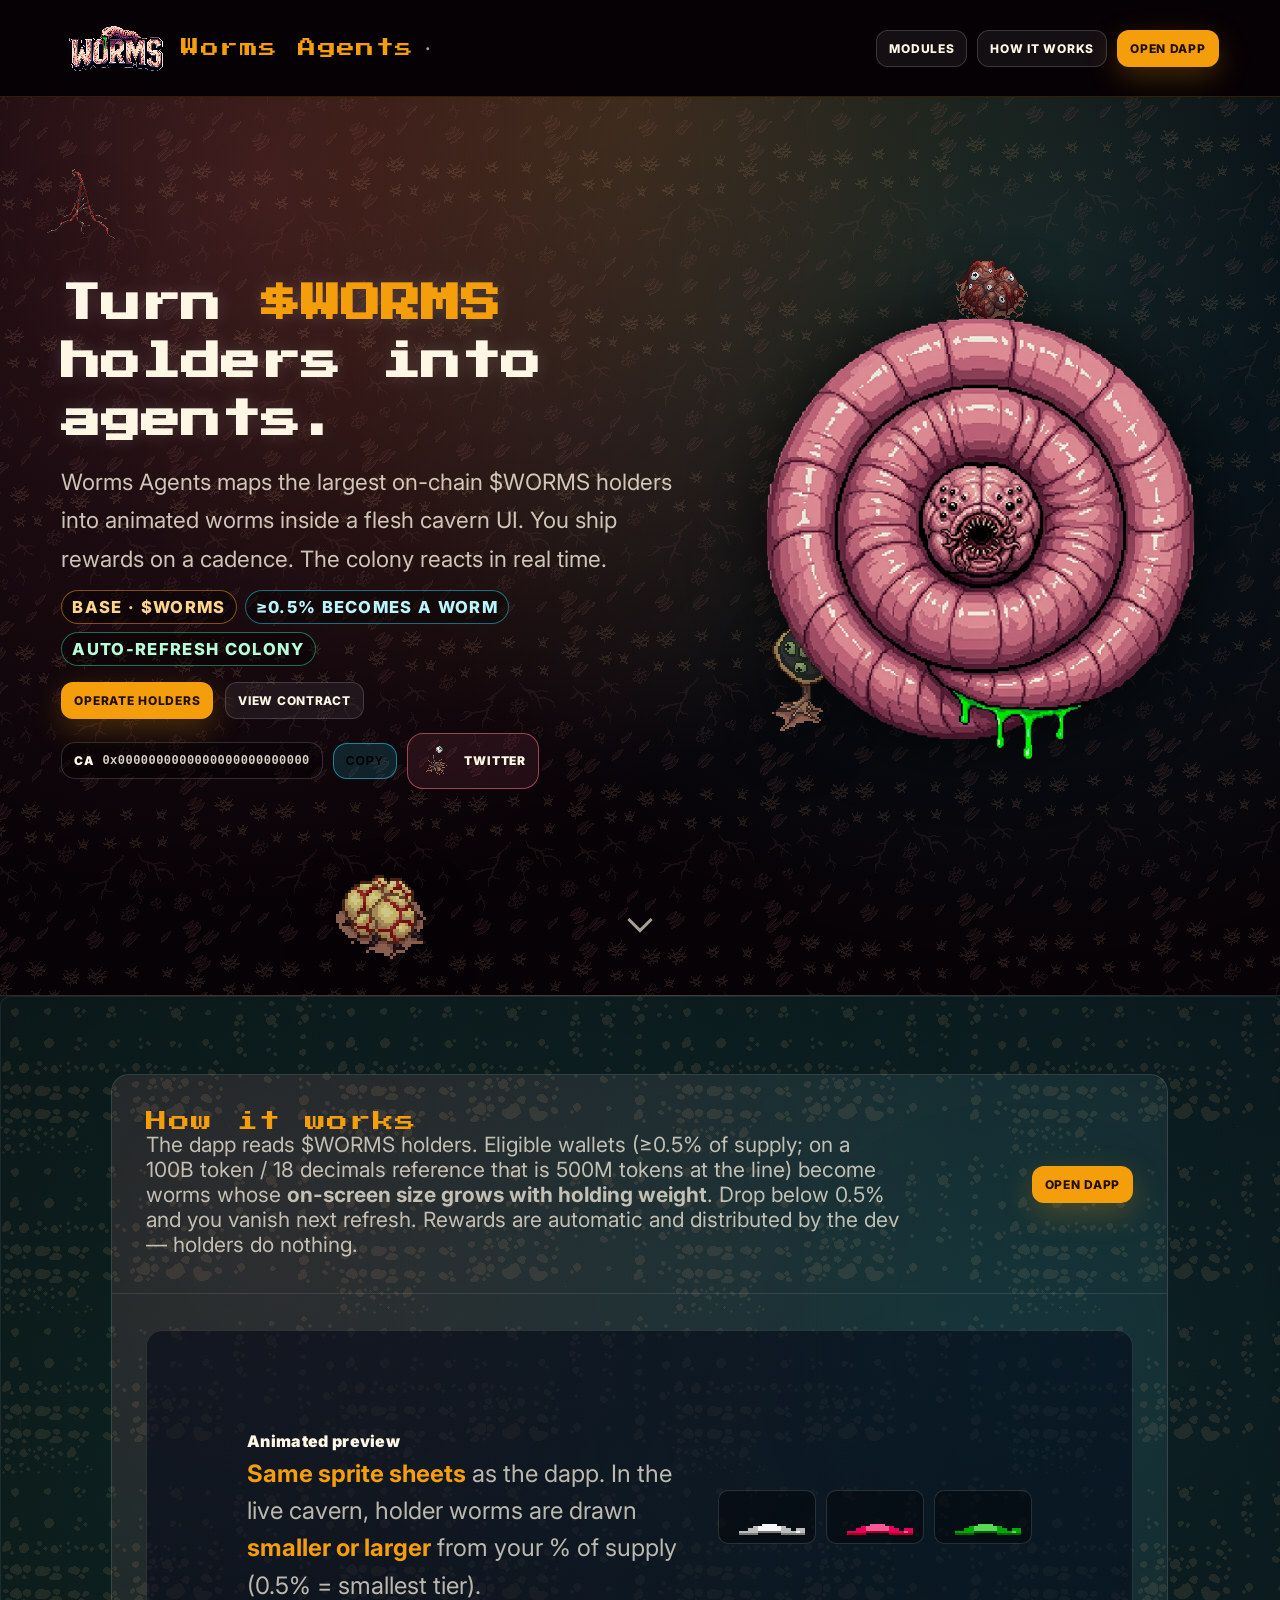
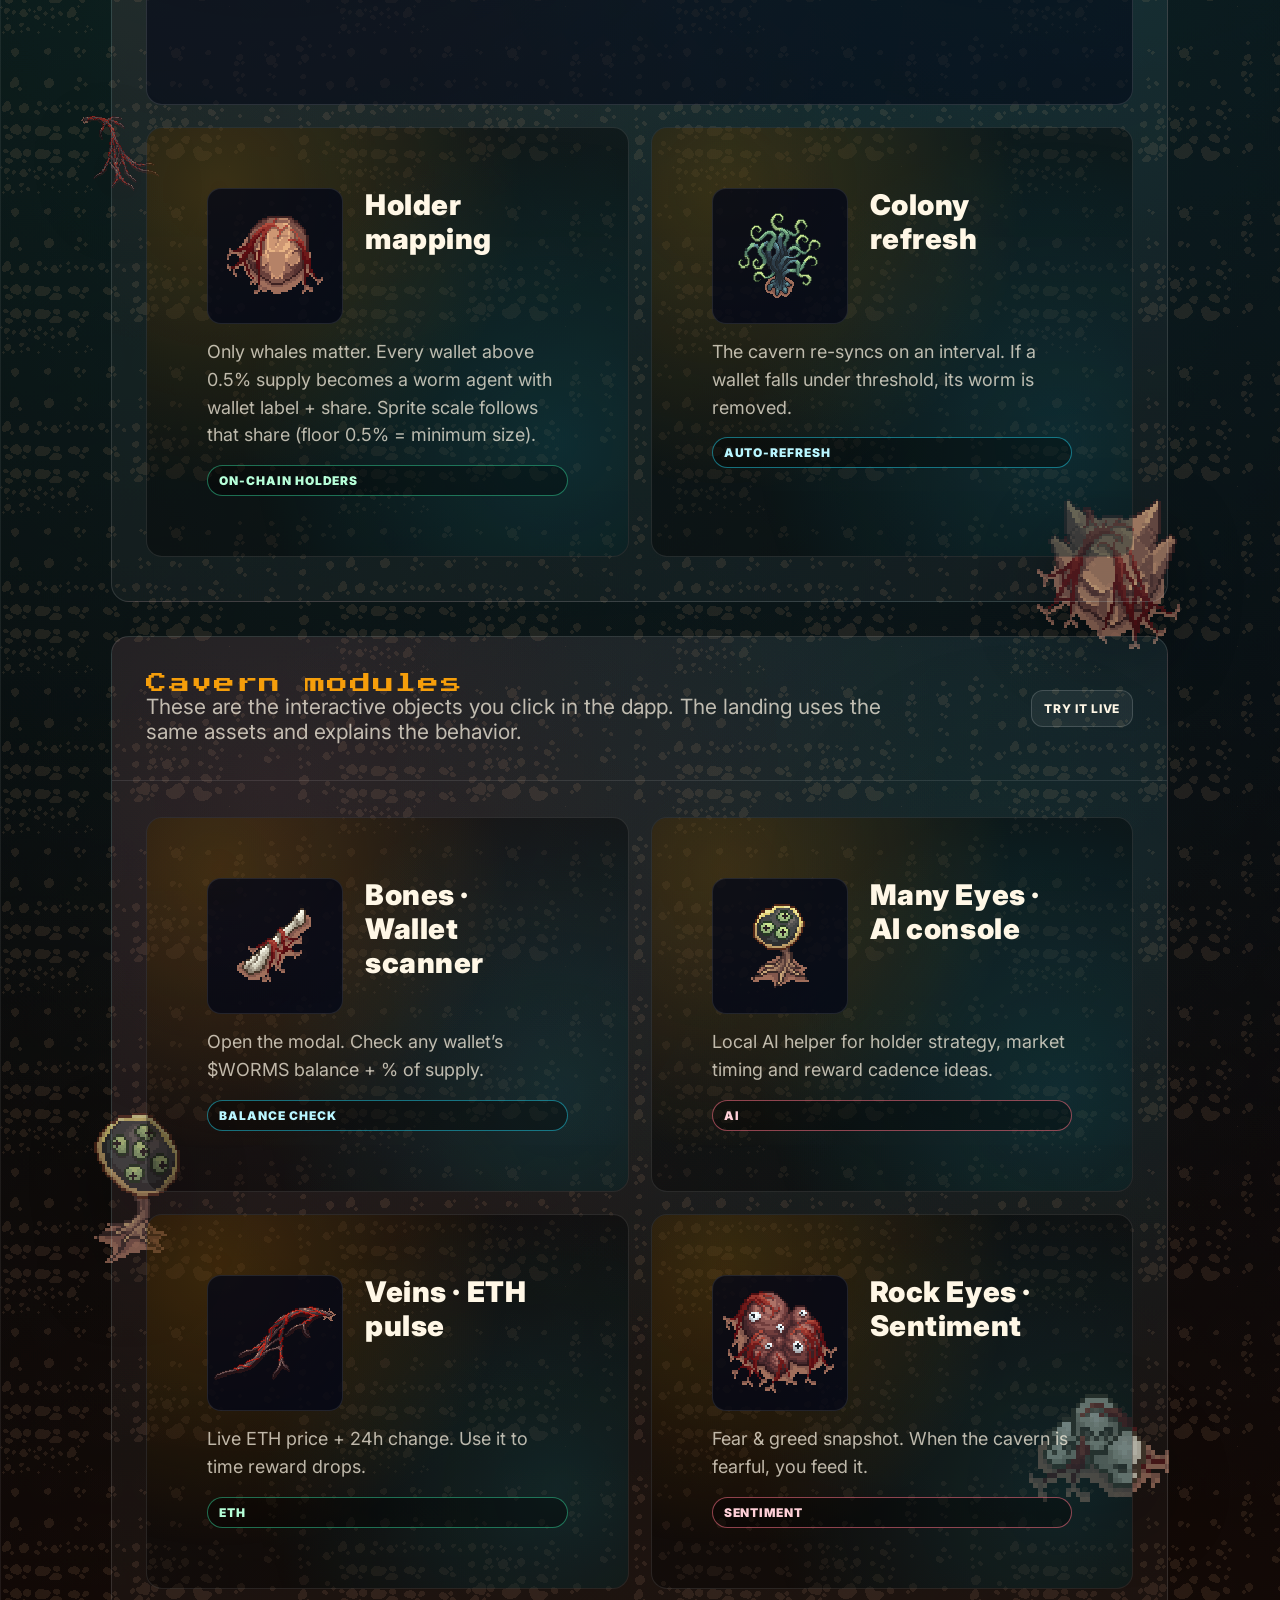
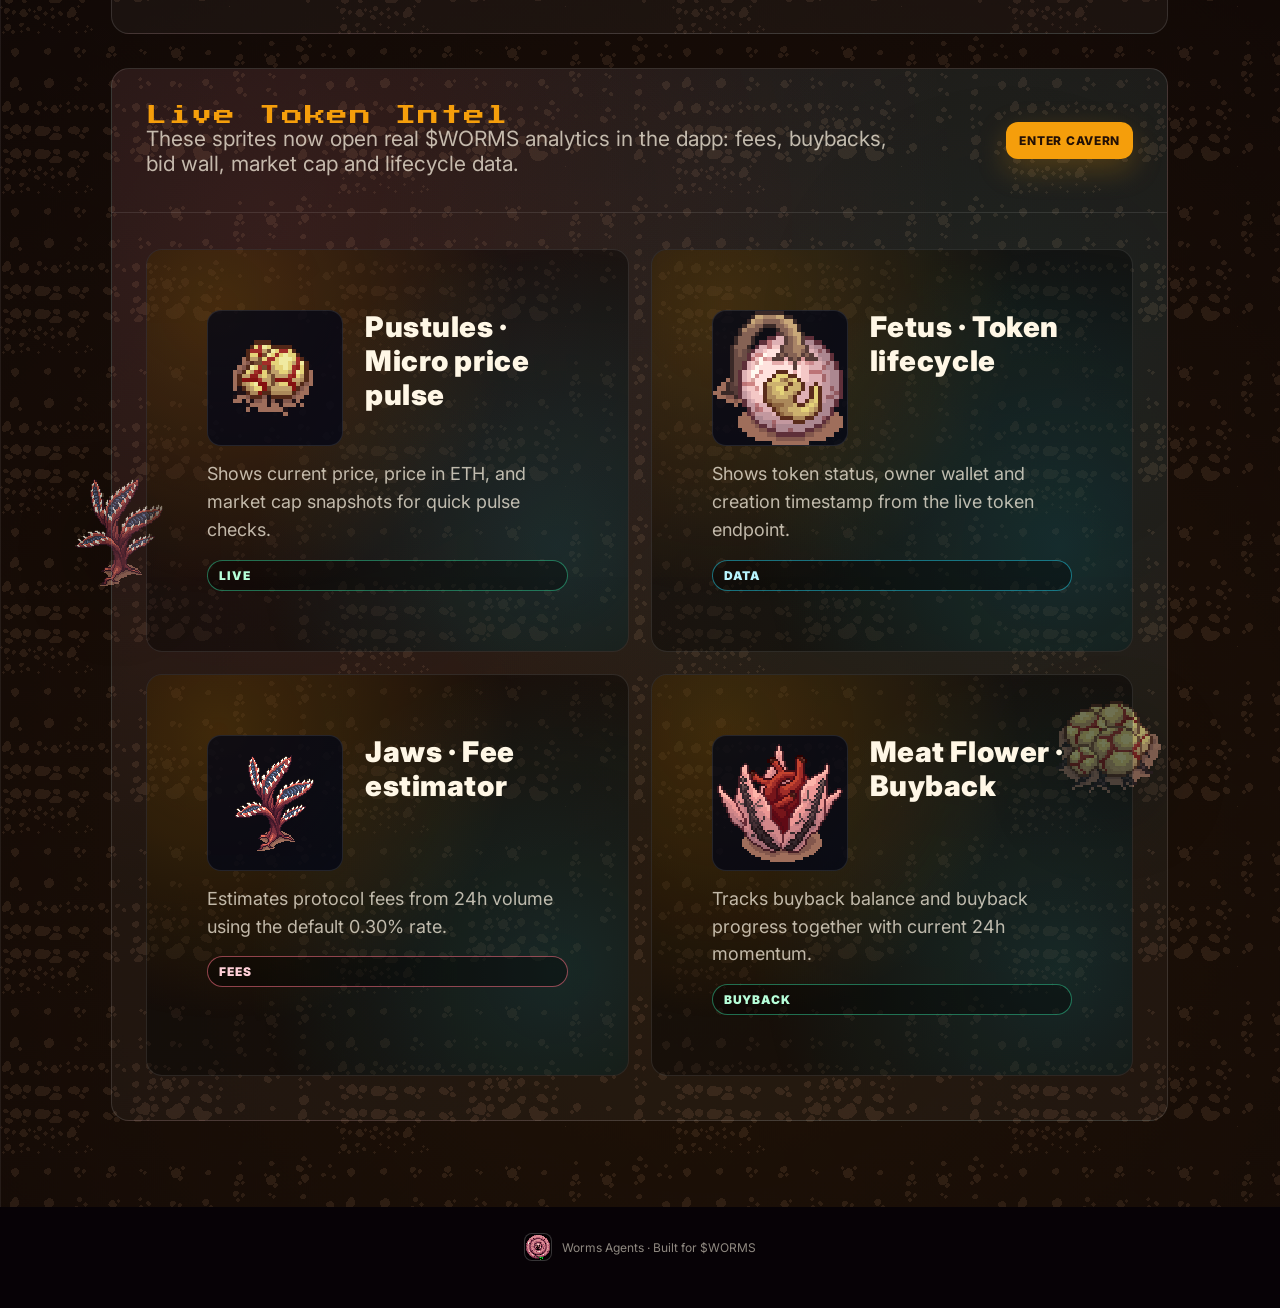
==== index.html @ 773b40c3 "Update contract link and CA value in index.html" ====
<!DOCTYPE html>
<html lang="en">
<head>
    <meta charset="UTF-8">
    <meta name="viewport" content="width=device-width, initial-scale=1.0">
    <title>Worms Agents — $WORMS Holder Rewards Playground</title>
    <link rel="icon" type="image/png" href="/favicon.png">
    <link href="https://fonts.googleapis.com/css2?family=Press+Start+2P&family=Inter:wght@400;500;700&display=swap" rel="stylesheet">
    <style>
        * { box-sizing: border-box; margin: 0; padding: 0; }
        html { scroll-behavior: smooth; }
        body { background: #070206; color: #fff7e6; font-family: Inter, system-ui, -apple-system, sans-serif; }
        a { color: inherit; text-decoration: none; }

        :root{
            --ink:#09020a;
            --paper:#fff7e6;
            --gold:#f59e0b;
            --lime:#34d399;
            --cyan:#22d3ee;
            --pink:#fb7185;
            --border:rgba(255,255,255,0.16);
        }

        /* top nav (memecoin-ish) */
        .nav {
            position: sticky;
            top: 0;
            z-index: 50;
            display: flex;
            align-items: center;
            justify-content: space-between;
            padding: 18px 4.8vw;
            background: rgba(7,2,6,0.82);
            backdrop-filter: blur(14px);
            border-bottom: 1px solid rgba(245,158,11,0.18);
        }
        .nav-left {
            display: flex;
            align-items: center;
            gap: 10px;
            min-width: 0;
        }
        .nav-logo {
            width: 110px;
            height: auto;
            image-rendering: pixelated;
        }
        .nav-badge {
            font-family: 'Press Start 2P', monospace;
            font-size: 18px;
            letter-spacing: 0.08em;
            color: var(--gold);
            white-space: nowrap;
        }
        .nav-right {
            display: flex;
            gap: 10px;
            align-items: center;
            flex-wrap: wrap;
            justify-content: flex-end;
        }
        .nav-btn {
            padding: 10px 12px;
            border-radius: 12px;
            border: 1px solid var(--border);
            background: rgba(255,255,255,0.06);
            font-weight: 800;
            font-size: 12px;
            letter-spacing: 0.06em;
            text-transform: uppercase;
        }
        .nav-btn.primary {
            background: var(--gold);
            color: #231005;
            border-color: rgba(245,158,11,0.55);
            box-shadow: 0 10px 30px rgba(245,158,11,0.25);
        }
        .nav-btn:hover { transform: translateY(-1px); }

        /* HERO */
        .hero {
            position: relative;
            overflow: hidden;
            min-height: calc(100vh - 58px);
            padding: 84px 4.8vw 56px;
            background:
                radial-gradient(circle at 20% 10%, rgba(251,113,133,0.18), transparent 55%),
                radial-gradient(circle at 80% 20%, rgba(34,211,238,0.14), transparent 55%),
                radial-gradient(circle at 50% 0%, rgba(245,158,11,0.16), transparent 60%),
                #070206;
            border-bottom: 1px solid rgba(255,255,255,0.08);
        }
        .hero::before {
            content:"";
            position:absolute;
            inset:-60px -60px 0 -60px;
            background: url('/PNG/details.png');
            opacity: 0.14;
            image-rendering: pixelated;
            transform: rotate(-2deg) scale(1.1);
            pointer-events:none;
        }
        .hero-grid {
            position: relative;
            display: grid;
            grid-template-columns: minmax(0, 1.15fr) minmax(0, 0.85fr);
            gap: 34px;
            align-items: center;
            max-width: 1180px;
            margin: 0 auto;
            min-height: calc(100vh - 58px - 140px);
        }
        .hero h1 {
            font-family: 'Press Start 2P', monospace;
            font-size: clamp(40px, 2.7vw, 78px);
            line-height: 1.45;
            color: var(--paper);
            text-shadow: 0 0 18px rgba(255,255,255,0.14);
        }
        .hero h1 .accent { color: var(--gold); }
        .hero p {
            margin-top: 14px;
            font-size: 22.5px;
            line-height: 1.7;
            color: rgba(255,247,230,0.78);
            max-width: 44ch;
        }
        .hero-cta {
            display: flex;
            gap: 12px;
            flex-wrap: wrap;
            margin-top: 16px;
        }
        .pillrow {
            margin-top: 12px;
            display:flex;
            gap:8px;
            flex-wrap: wrap;
        }
        .pill {
            font-size: 16.5px;
            font-weight: 800;
            letter-spacing: 0.08em;
            text-transform: uppercase;
            padding: 6px 10px;
            border-radius: 999px;
            border: 1px solid var(--border);
            background: rgba(0,0,0,0.35);
        }
        .pill.gold { border-color: rgba(245,158,11,0.5); color: #ffd58b; }
        .pill.cyan { border-color: rgba(34,211,238,0.5); color: #b9f6ff; }
        .pill.lime { border-color: rgba(52,211,153,0.5); color: #b7ffd9; }

        .banner {
            position: relative;
            background: transparent;
            border: none;
            border-radius: 0;
            padding: 0;
            box-shadow: none;
        }
        .banner::after{
            content:none;
        }
        .banner-logo { width: 100%; max-width: 460px; margin: 0 auto; display:block; image-rendering: pixelated; filter: drop-shadow(0 0 36px rgba(0,0,0,0.8)); }

        /* “clouds” replacement: floating sprite layers */
        .float {
            position: absolute;
            image-rendering: pixelated;
            opacity: 0.95;
            pointer-events: none;
            filter: drop-shadow(0 18px 30px rgba(0,0,0,0.5));
        }
        .f1{ width: 110px; left: 2%; top: 6%; animation: drift1 7s ease-in-out infinite alternate; }
        .f2{ width: 140px; left: 72%; top: 14%; animation: drift2 8s ease-in-out infinite alternate; }
        .f3{ width: 120px; left: 58%; top: 58%; animation: drift3 6.5s ease-in-out infinite alternate; }
        .f4{ width: 96px; left: 26%; top: 86%; animation: drift2 7.5s ease-in-out infinite alternate; opacity:0.85; }

        @keyframes drift1 { from{ transform: translate(0,0) rotate(-3deg);} to{ transform: translate(0,-18px) rotate(3deg);} }
        @keyframes drift2 { from{ transform: translate(0,0) rotate(2deg);} to{ transform: translate(0,-22px) rotate(-2deg);} }
        @keyframes drift3 { from{ transform: translate(0,0) rotate(-1deg);} to{ transform: translate(0,-50px) rotate(1deg);} }

        .chevron {
            display: grid;
            place-items: center;
            padding: 28px 0 10px;
        }
        .chev {
            width: 18px;
            height: 18px;
            border-right: 3px solid rgba(255,247,230,0.65);
            border-bottom: 3px solid rgba(255,247,230,0.65);
            transform: rotate(45deg);
            animation: bounce 1.3s ease-in-out infinite;
        }
        @keyframes bounce { 0%,100%{ transform: translateY(0) rotate(45deg);} 50%{ transform: translateY(8px) rotate(45deg);} }

        /* SECTIONS */
        .wrap {
            max-width: 1180px;
            margin: 0 auto;
            padding: 44px 4.8vw 86px;
        }
        .wrap-bg {
            position: relative;
            overflow: hidden;
            background:
                radial-gradient(circle at 12% 15%, rgba(52,211,153,0.10), transparent 55%),
                radial-gradient(circle at 88% 10%, rgba(34,211,238,0.10), transparent 55%),
                radial-gradient(circle at 55% 90%, rgba(245,158,11,0.10), transparent 60%),
                #070206;
        }
        .wrap-bg::before{
            content:"";
            position:absolute;
            inset:0;
            background: url('/PNG/spots.png');
            opacity: 0.10;
            image-rendering: pixelated;
            pointer-events:none;
        }
        .section {
            margin-top: 34px;
            border: 1px solid rgba(255,255,255,0.12);
            background:
                radial-gradient(circle at 15% 15%, rgba(251,113,133,0.10), transparent 55%),
                radial-gradient(circle at 85% 25%, rgba(34,211,238,0.08), transparent 55%),
                rgba(255,255,255,0.04);
            border-radius: 18px;
            overflow: hidden;
            min-height: 88vh;
            opacity: 0;
            transform: translateY(34px) scale(0.985);
            transition: opacity 700ms ease, transform 700ms cubic-bezier(.2,.8,.2,1);
            will-change: transform, opacity;
        }
        .section.in-view {
            opacity: 1;
            transform: translateY(0) scale(1);
        }
        .section-head{
            padding: 36px 34px;
            border-bottom: 1px solid rgba(255,255,255,0.10);
            display:flex;
            justify-content: space-between;
            align-items: center;
            gap: 10px;
        }
        .section-title{
            font-family: 'Press Start 2P', monospace;
            font-size: 21px;
            letter-spacing: 0.08em;
            color: var(--gold);
        }
        .section-sub{
            font-size: 21px;
            color: rgba(255,247,230,0.72);
            max-width: 58ch;
        }
        .grid {
            display: grid;
            grid-template-columns: repeat(12, 1fr);
            gap: 22px;
            padding: 36px 34px 44px;
        }
        .card{
            grid-column: span 6;
            background: rgba(0,0,0,0.36);
            border: 1px solid rgba(255,255,255,0.10);
            border-radius: 16px;
            padding: 60px;
            display: flex;
            flex-direction: column;
            align-items: stretch;
            gap: 14px;
            position: relative;
            overflow: hidden;
            min-height: 230px;
            opacity: 0;
            transform: translateY(24px);
            transition: opacity 560ms ease, transform 560ms ease;
        }
        .card-head {
            display: flex;
            flex-direction: row;
            align-items: flex-start;
            gap: 22px;
            min-width: 0;
            position: relative;
            z-index: 1;
        }
        .card-head h3 {
            margin: 0;
            flex: 1;
            min-width: 0;
            font-size: 28.5px;
            font-weight: 900;
            letter-spacing: 0.02em;
            color: var(--paper);
            line-height: 1.2;
        }
        .card-desc {
            margin: 0;
            font-size: 18px;
            font-weight: 400;
            line-height: 1.55;
            color: rgba(255,247,230,0.72);
            position: relative;
            z-index: 1;
        }
        .section.in-view .card {
            opacity: 1;
            transform: translateY(0);
        }
        .section.in-view .card:nth-child(1) { transition-delay: 60ms; }
        .section.in-view .card:nth-child(2) { transition-delay: 120ms; }
        .section.in-view .card:nth-child(3) { transition-delay: 180ms; }
        .section.in-view .card:nth-child(4) { transition-delay: 240ms; }
        .section.in-view .card:nth-child(5) { transition-delay: 300ms; }
        .section.in-view .card:nth-child(6) { transition-delay: 360ms; }

        /* floating layer assets (outside section grid) */
        .layer-asset {
            position: absolute;
            transform: translate(-50%, -50%);
            image-rendering: pixelated;
            opacity: 0.72;
            pointer-events: none;
            filter: drop-shadow(0 22px 36px rgba(0,0,0,0.55));
            z-index: 1;
        }
        .layer-a { width: 150px; }
        .layer-b { width: 172px; }
        .edge-l1 { left: 3.5%; top: 20%; }
        .edge-r1 { left: 80%; top: 32%; }
        .edge-l2 { left: 4%; top: 50%; }
        .edge-r2 { left: 80%; top: 58%; }
        .edge-l3 { left: 3.5%; top: 78%; }
        .edge-r3 { left: 80%; top: 84%; }

        /* moving worms background */
        #wrapWorms {
            position: absolute;
            inset: 0;
            z-index: 1;
            pointer-events: none;
            opacity: 0.48;
            mix-blend-mode: screen;
            image-rendering: pixelated;
        }
        .nav, .hero, .wrap { position: relative; z-index: 2; }
        .wrap-bg { z-index: 1; }
        .card::before{
            content:"";
            position:absolute;
            inset:-40px;
            background: radial-gradient(circle at 20% 20%, rgba(245,158,11,0.20), transparent 50%),
                        radial-gradient(circle at 80% 70%, rgba(34,211,238,0.14), transparent 55%);
            opacity: 0.9;
            pointer-events: none;
        }
        .sprite {
            width: 136px;
            height: 136px;
            border-radius: 14px;
            background: rgba(2,6,23,0.75);
            border: 1px solid rgba(255,255,255,0.10);
            image-rendering: pixelated;
            flex-shrink: 0;
            overflow: hidden;
            display:grid;
            place-items:center;
            position: relative;
            z-index: 1;
        }
        .sprite img { width: 100%; height: 100%; object-fit: contain; }
        .card .tag {
            position: relative;
            z-index: 1;
        }
        .tag {
            margin-top: 2px;
            display:inline-block;
            font-size: 12px;
            font-weight: 900;
            letter-spacing: 0.08em;
            text-transform: uppercase;
            padding: 7px 11px;
            border-radius: 999px;
            border: 1px solid rgba(255,255,255,0.12);
            background: rgba(0,0,0,0.35);
            color: rgba(255,247,230,0.85);
        }
        .tag.cyan { border-color: rgba(34,211,238,0.5); color:#b9f6ff; }
        .tag.lime { border-color: rgba(52,211,153,0.5); color:#b7ffd9; }
        .tag.pink { border-color: rgba(251,113,133,0.55); color:#ffd0d8; }

        .worm-strip {
            grid-column: span 12;
            background: rgba(2,6,23,0.55);
            border: 1px solid rgba(255,255,255,0.12);
            border-radius: 16px;
            padding: 100px;
            display:flex;
            align-items:center;
            justify-content: space-between;
            gap: 18px;
            opacity: 0;
            transform: translateY(24px);
            transition: opacity 560ms ease, transform 560ms ease;
        }
        .section.in-view .worm-strip {
            opacity: 1;
            transform: translateY(0);
            transition-delay: 40ms;
        }
        .strip-left { min-width: 0; }
        .strip-left b { color: var(--gold); }
        .strip-left p { margin-top: 4px; font-size: 24px; color: rgba(255,247,230,0.72); line-height: 1.55; }
        .strip-right { display:flex; gap: 10px; align-items: center; flex-shrink: 0; }
        canvas { image-rendering: pixelated; border-radius: 10px; background: rgba(0,0,0,0.4); border: 1px solid rgba(255,255,255,0.14); }

        .ca-row {
            margin-top: 14px;
            display: flex;
            gap: 10px;
            flex-wrap: wrap;
            align-items: center;
        }
        .ca-field {
            display: flex;
            align-items: center;
            gap: 8px;
            padding: 10px 12px;
            border-radius: 14px;
            border: 1px solid rgba(255,255,255,0.16);
            background: rgba(0,0,0,0.35);
            font-weight: 900;
            letter-spacing: 0.04em;
            font-size: 12px;
        }
        .ca-value {
            font-family: ui-monospace, SFMono-Regular, Menlo, Monaco, Consolas, "Liberation Mono", monospace;
            opacity: 0.85;
        }
        .copy-btn {
            padding: 10px 12px;
            border-radius: 14px;
            border: 1px solid rgba(34,211,238,0.55);
            background: rgba(34,211,238,0.14);
            font-weight: 900;
            font-size: 12px;
            letter-spacing: 0.08em;
            text-transform: uppercase;
            cursor: pointer;
        }
        .copy-btn:hover { transform: translateY(-1px); }

        .asset-btn {
            display: inline-flex;
            align-items: center;
            gap: 10px;
            padding: 10px 12px;
            border-radius: 16px;
            border: 1px solid rgba(251,113,133,0.55);
            background: rgba(251,113,133,0.10);
            font-weight: 900;
            letter-spacing: 0.08em;
            text-transform: uppercase;
            font-size: 12px;
        }
        .asset-btn img {
            width: 34px;
            height: 34px;
            image-rendering: pixelated;
        }
        .asset-btn:hover { transform: translateY(-1px); }

        .footer {
            padding: 26px 4.8vw 44px;
            color: rgba(255,247,230,0.55);
            font-size: 12px;
            text-align: center;
        }

        /* parallax-ready hooks */
        .parallax-y {
            transform: translateY(var(--py, 0px));
            will-change: transform;
        }
        .footer-inner {
            display: inline-flex;
            align-items: center;
            gap: 10px;
        }
        .footer-logo {
            width: 28px;
            height: 28px;
            border-radius: 8px;
            image-rendering: pixelated;
            border: 1px solid rgba(255,255,255,0.2);
            background: rgba(0,0,0,0.35);
        }

        @media (max-width: 920px){
            .hero-grid { grid-template-columns: 1fr; }
            .card { grid-column: span 12; }
            .worm-strip { flex-direction: column; align-items: flex-start; }
            .strip-right { width: 100%; }
            .section { min-height: auto; }
        }
    </style>
</head>
<body>
    <nav class="nav">
        <div class="nav-left">
            <img src="/title.png" alt="Worms Agents Logo" class="nav-logo">
            <span class="nav-badge">Worms Agents</span>
            <span style="opacity:.65;font-weight:800;letter-spacing:.08em;">·</span>
        </div>
        <div class="nav-right">
            <a class="nav-btn" href="#modules">Modules</a>
            <a class="nav-btn" href="#how">How it works</a>
            <a class="nav-btn primary" href="/app.html">Open Dapp</a>
        </div>
    </nav>

    <header class="hero">
        <img class="float f1 parallax-y" data-parallax-speed="0.12" src="/PNG/Object_separetely/Veins_shadow1_1.png" alt="">
        <img class="float f2 parallax-y" data-parallax-speed="0.18" src="/PNG/Object_separetely/Rock_eyes_shadow1_1.png" alt="">
        <img class="float f3 parallax-y" data-parallax-speed="0.10" src="/PNG/Object_separetely/Many_eyes_plant_shadow1_1.png" alt="">
        <img class="float f4 parallax-y" data-parallax-speed="0.15" src="/PNG/Object_separetely/pustules_shadow1_1.png" alt="">

        <div class="hero-grid">
            <div>
                <h1>Turn <span class="accent">$WORMS</span> holders into agents.</h1>
                <p>Worms Agents maps the largest on-chain $WORMS holders into animated worms inside a flesh cavern UI. You ship rewards on a cadence. The colony reacts in real time.</p>
                <div class="pillrow">
                    <span class="pill gold">Base · $WORMS</span>
                    <span class="pill cyan">≥0.5% becomes a worm</span>
                    <span class="pill lime">Auto-refresh colony</span>
                </div>
                <div class="hero-cta">
                    <a class="nav-btn primary" href="/app.html">Operate holders</a>
                    <a class="nav-btn" href="https://basescan.org/" target="_blank">View contract</a>
                </div>

                <div class="ca-row">
                    <div class="ca-field">
                        <span>CA</span>
                        <span class="ca-value" id="ca-value">0x0000000000000000000000000</span>
                    </div>
                    <button class="copy-btn" id="copy-ca">Copy</button>
                    <a class="asset-btn" href="https://x.com/worms_wtf" target="_blank" rel="noopener noreferrer" aria-label="X (Twitter)">
                        <img src="/PNG/Object_separetely/Eye_plant_shadow1_1.png" alt="">
                        Twitter
                    </a>
                </div>
            </div>
            <div class="banner">
                <img class="banner-logo" src="/favicon.png" alt="Worms Agents Icon">
            </div>
        </div>

        <a class="chevron" href="#how" aria-label="Scroll">
            <div class="chev"></div>
        </a>
    </header>

    <div class="wrap-bg">
    <canvas id="wrapWorms"></canvas>
    <img class="layer-asset layer-a edge-l1 parallax-y" data-parallax-speed="0.08" src="/PNG/Object_separetely/Veins_shadow1_2.png" alt="">
    <img class="layer-asset layer-b edge-r1 parallax-y" data-parallax-speed="0.10" src="/PNG/Object_separetely/Rock3_shadow1_2.png" alt="">
    <img class="layer-asset layer-b edge-l2 parallax-y" data-parallax-speed="0.09" src="/PNG/Object_separetely/Many_eyes_plant_shadow1_1.png" alt="">
    <img class="layer-asset layer-a edge-r2 parallax-y" data-parallax-speed="0.11" src="/PNG/Object_separetely/Bones_shadow1_4.png" alt="">
    <img class="layer-asset layer-a edge-l3 parallax-y" data-parallax-speed="0.07" src="/PNG/Object_separetely/Jaws_plant_shadow1_1.png" alt="">
    <img class="layer-asset layer-b edge-r3 parallax-y" data-parallax-speed="0.12" src="/PNG/Object_separetely/pustules_shadow1_3.png" alt="">
    <div class="wrap">
        <section id="how" class="section">
            <div class="section-head">
                <div>
                    <div class="section-title">How it works</div>
                    <div class="section-sub">The dapp reads $WORMS holders. Eligible wallets (≥0.5% of supply; on a 100B token / 18 decimals reference that is 500M tokens at the line) become worms whose <strong>on-screen size grows with holding weight</strong>. Drop below 0.5% and you vanish next refresh. Rewards are automatic and distributed by the dev — holders do nothing.</div>
                </div>
                <a class="nav-btn primary" href="/app.html">Open dapp</a>
            </div>
            <div class="grid">
                <div class="worm-strip">
                    <div class="strip-left">
                        <div style="font-weight:900;letter-spacing:.02em;">Animated preview</div>
                        <p><b>Same sprite sheets</b> as the dapp. In the live cavern, holder worms are drawn <b>smaller or larger</b> from your % of supply (0.5% = smallest tier).</p>
                    </div>
                    <div class="strip-right">
                        <canvas id="strip-worm-1" width="96" height="52"></canvas>
                        <canvas id="strip-worm-2" width="96" height="52"></canvas>
                        <canvas id="strip-worm-3" width="96" height="52"></canvas>
                    </div>
                </div>

                <div class="card">
                    <div class="card-head">
                        <div class="sprite"><img src="/PNG/Object_separetely/Rock3_shadow1_3.png" alt=""></div>
                        <h3>Holder mapping</h3>
                    </div>
                    <p class="card-desc">Only whales matter. Every wallet above 0.5% supply becomes a worm agent with wallet label + share. Sprite scale follows that share (floor 0.5% = minimum size).</p>
                    <span class="tag lime">On-chain holders</span>
                </div>

                <div class="card">
                    <div class="card-head">
                        <div class="sprite"><img src="/PNG/Object_separetely/Tentacle_plant_shadow1_1.png" alt=""></div>
                        <h3>Colony refresh</h3>
                    </div>
                    <p class="card-desc">The cavern re-syncs on an interval. If a wallet falls under threshold, its worm is removed.</p>
                    <span class="tag cyan">Auto-refresh</span>
                </div>
            </div>
        </section>

        <section id="modules" class="section">
            <div class="section-head">
                <div>
                    <div class="section-title">Cavern modules</div>
                    <div class="section-sub">These are the interactive objects you click in the dapp. The landing uses the same assets and explains the behavior.</div>
                </div>
                <a class="nav-btn" href="/app.html">Try it live</a>
            </div>
            <div class="grid">
                <div class="card">
                    <div class="card-head">
                        <div class="sprite"><img src="/PNG/Object_separetely/Bones_shadow1_3.png" alt=""></div>
                        <h3>Bones · Wallet scanner</h3>
                    </div>
                    <p class="card-desc">Open the modal. Check any wallet’s $WORMS balance + % of supply.</p>
                    <span class="tag cyan">Balance check</span>
                </div>

                <div class="card">
                    <div class="card-head">
                        <div class="sprite"><img src="/PNG/Object_separetely/Many_eyes_plant_shadow1_2.png" alt=""></div>
                        <h3>Many Eyes · AI console</h3>
                    </div>
                    <p class="card-desc">Local AI helper for holder strategy, market timing and reward cadence ideas.</p>
                    <span class="tag pink">AI</span>
                </div>

                <div class="card">
                    <div class="card-head">
                        <div class="sprite"><img src="/PNG/Object_separetely/Veins_shadow1_3.png" alt=""></div>
                        <h3>Veins · ETH pulse</h3>
                    </div>
                    <p class="card-desc">Live ETH price + 24h change. Use it to time reward drops.</p>
                    <span class="tag lime">ETH</span>
                </div>

                <div class="card">
                    <div class="card-head">
                        <div class="sprite"><img src="/PNG/Object_separetely/Rock_eyes_shadow1_2.png" alt=""></div>
                        <h3>Rock Eyes · Sentiment</h3>
                    </div>
                    <p class="card-desc">Fear &amp; greed snapshot. When the cavern is fearful, you feed it.</p>
                    <span class="tag pink">Sentiment</span>
                </div>
            </div>
        </section>

        <section class="section">
            <div class="section-head">
                <div>
                    <div class="section-title">Live Token Intel</div>
                    <div class="section-sub">These sprites now open real $WORMS analytics in the dapp: fees, buybacks, bid wall, market cap and lifecycle data.</div>
                </div>
                <a class="nav-btn primary" href="/app.html">Enter cavern</a>
            </div>
            <div class="grid">
                <div class="card">
                    <div class="card-head">
                        <div class="sprite"><img src="/PNG/Object_separetely/pustules_shadow1_2.png" alt=""></div>
                        <h3>Pustules · Micro price pulse</h3>
                    </div>
                    <p class="card-desc">Shows current price, price in ETH, and market cap snapshots for quick pulse checks.</p>
                    <span class="tag lime">Live</span>
                </div>
                <div class="card">
                    <div class="card-head">
                        <div class="sprite"><img src="/PNG/Object_separetely/Fetus_shadow1_2.png" alt=""></div>
                        <h3>Fetus · Token lifecycle</h3>
                    </div>
                    <p class="card-desc">Shows token status, owner wallet and creation timestamp from the live token endpoint.</p>
                    <span class="tag cyan">Data</span>
                </div>
                <div class="card">
                    <div class="card-head">
                        <div class="sprite"><img src="/PNG/Object_separetely/Jaws_plant_shadow1_1.png" alt=""></div>
                        <h3>Jaws · Fee estimator</h3>
                    </div>
                    <p class="card-desc">Estimates protocol fees from 24h volume using the default 0.30% rate.</p>
                    <span class="tag pink">Fees</span>
                </div>
                <div class="card">
                    <div class="card-head">
                        <div class="sprite"><img src="/PNG/Object_separetely/Meat_flower_shadow1_1.png" alt=""></div>
                        <h3>Meat Flower · Buyback</h3>
                    </div>
                    <p class="card-desc">Tracks buyback balance and buyback progress together with current 24h momentum.</p>
                    <span class="tag lime">Buyback</span>
                </div>
            </div>
        </section>
    </div>
    </div>

    <div class="footer">
        <div class="footer-inner">
            <img src="/favicon.png" alt="Worms Agents Logo" class="footer-logo">
            <span>Worms Agents · Built for $WORMS</span>
        </div>
    </div>

    <script>
        function animateStrip(id, variant) {
            const el = document.getElementById(id);
            if (!el) return;
            const ctx = el.getContext('2d');
            ctx.imageSmoothingEnabled = false;
            const img = new Image();
            img.src = `/worms/8Bit-Worm-var${String(variant).padStart(2,'0')}-byImogiaGames.png`;
            let frame = 0;
            setInterval(() => {
                ctx.clearRect(0, 0, el.width, el.height);
                if (img.complete && img.naturalWidth) {
                    ctx.drawImage(img, frame * 16, 0, 16, 16, 10, 8, el.width - 20, el.height - 16);
                }
                frame = (frame + 1) % 8;
            }, 110);
        }
        animateStrip('strip-worm-1', 2);
        animateStrip('strip-worm-2', 7);
        animateStrip('strip-worm-3', 12);

        // Copy CA (currently TBA)
        document.getElementById('copy-ca')?.addEventListener('click', async () => {
            const text = document.getElementById('ca-value')?.textContent?.trim() || 'TBA';
            try {
                await navigator.clipboard.writeText(text);
            } catch {
                const t = document.createElement('textarea');
                t.value = text;
                document.body.appendChild(t);
                t.select();
                document.execCommand('copy');
                t.remove();
            }
            const btn = document.getElementById('copy-ca');
            if (btn) {
                const prev = btn.textContent;
                btn.textContent = 'Copied';
                setTimeout(() => { btn.textContent = prev; }, 900);
            }
        });

        // Animate object sprites by cycling frame files, like world.js
        (function animateObjectSprites(){
            const framesByBase = {
                Tentacle_plant_shadow1: 3,
                Eye_plant_shadow1: 3,
                Spike_plant_shadow1: 4,
                Bones_shadow1: 11,
                Rock_eyes_shadow1: 5,
                Veins_shadow1: 4,
                Meat_flower_shadow1: 3,
                pustules_shadow1: 3,
                Many_eyes_plant_shadow1: 3,
                Fetus_shadow1: 3,
                Jaws_plant_shadow1: 3,
                Rock3_shadow1: 6,
            };
            const nodes = Array.from(document.querySelectorAll('img[src*="/PNG/Object_separetely/"]'))
                .map((img) => {
                    const src = img.getAttribute('src') || '';
                    const m = src.match(/\/Object_separetely\/(.+)_([0-9]+)\.png$/);
                    if (!m) return null;
                    const base = m[1];
                    const max = framesByBase[base];
                    if (!max || max < 2) return null;
                    return { img, base, frame: Number(m[2]) || 1, max };
                })
                .filter(Boolean);
            if (!nodes.length) return;
            setInterval(() => {
                for (const n of nodes) {
                    n.frame = (n.frame % n.max) + 1;
                    n.img.src = `/PNG/Object_separetely/${n.base}_${n.frame}.png`;
                }
            }, 240);
        })();

        // Background moving worms for wrap-bg
        (function initWrapWorms(){
            const c = document.getElementById('wrapWorms');
            const wrapBg = document.querySelector('.wrap-bg');
            if (!c) return;
            const ctx = c.getContext('2d');
            if (!ctx) return;
            ctx.imageSmoothingEnabled = false;

            const worms = Array.from({length: 12}, () => ({
                x: Math.random() * window.innerWidth,
                y: Math.random() * window.innerHeight,
                v: 0.6 + Math.random() * 1.1,
                s: 44 + Math.random() * 56,
                variant: Math.floor(Math.random() * 21),
                phase: Math.floor(Math.random() * 8),
                t: Math.random() * 9999,
                dir: Math.random() > 0.5 ? 1 : -1,
                bobAmp: 4 + Math.random() * 14,
                bobSpd: 0.012 + Math.random() * 0.02,
            }));

            const imgs = [];
            let ready = 0;
            for (let i = 0; i < 21; i++) {
                const im = new Image();
                im.src = `/worms/8Bit-Worm-var${String(i).padStart(2,'0')}-byImogiaGames.png`;
                im.onload = () => { ready++; };
                imgs.push(im);
            }

            function resize(){
                if (!wrapBg) return;
                const rect = wrapBg.getBoundingClientRect();
                c.width = Math.max(1, Math.floor(rect.width));
                c.height = Math.max(1, Math.floor(wrapBg.scrollHeight));
            }
            window.addEventListener('resize', resize);
            resize();

            function tick(ts){
                ctx.clearRect(0,0,c.width,c.height);
                for (const w of worms) {
                    w.t += 1;
                    w.x += w.v * w.dir * 1.8;
                    const by = Math.sin(w.t * w.bobSpd) * w.bobAmp;
                    const frame = (Math.floor(ts / 90) + w.phase) % 8;
                    if (w.x < -120) { w.x = c.width + 120; w.y = Math.random() * c.height; }
                    if (w.x > c.width + 120) { w.x = -120; w.y = Math.random() * c.height; }
                    const im = imgs[w.variant];
                    if (!im || !im.complete || !im.naturalWidth) continue;
                    ctx.save();
                    // subtle shadow trail to emphasize movement
                    ctx.globalAlpha = 0.35;
                    ctx.fillStyle = 'rgba(0,0,0,0.35)';
                    ctx.beginPath();
                    ctx.ellipse(w.x, w.y + by + w.s * 0.36, w.s * 0.35, w.s * 0.12, 0, 0, Math.PI * 2);
                    ctx.fill();
                    ctx.globalAlpha = 1;
                    if (w.dir < 0) {
                        ctx.translate(w.x, w.y + by);
                        ctx.scale(-1, 1);
                        ctx.drawImage(im, frame * 16, 0, 16, 16, -w.s/2, -w.s/2, w.s, w.s);
                    } else {
                        ctx.drawImage(im, frame * 16, 0, 16, 16, w.x - w.s/2, w.y + by - w.s/2, w.s, w.s);
                    }
                    ctx.restore();
                }
                requestAnimationFrame(tick);
            }
            requestAnimationFrame(tick);
        })();

        // Reveal sections/cards on scroll
        (function initScrollReveal(){
            const sections = document.querySelectorAll('.section');
            if (!sections.length || !('IntersectionObserver' in window)) {
                sections.forEach((s) => s.classList.add('in-view'));
                return;
            }
            const io = new IntersectionObserver((entries) => {
                for (const e of entries) {
                    if (e.isIntersecting) e.target.classList.add('in-view');
                }
            }, { threshold: 0.15, rootMargin: '0px 0px -12% 0px' });
            sections.forEach((s) => io.observe(s));
        })();

        // Parallax movement for decorative assets during scroll
        (function initParallax(){
            const nodes = Array.from(document.querySelectorAll('.parallax-y'));
            if (!nodes.length) return;
            function apply() {
                const y = window.scrollY || window.pageYOffset || 0;
                for (const n of nodes) {
                    const speed = Number(n.getAttribute('data-parallax-speed') || 0.1);
                    n.style.setProperty('--py', `${(y * speed).toFixed(2)}px`);
                }
            }
            window.addEventListener('scroll', apply, { passive: true });
            apply();
        })();
    </script>
</body>
</html>
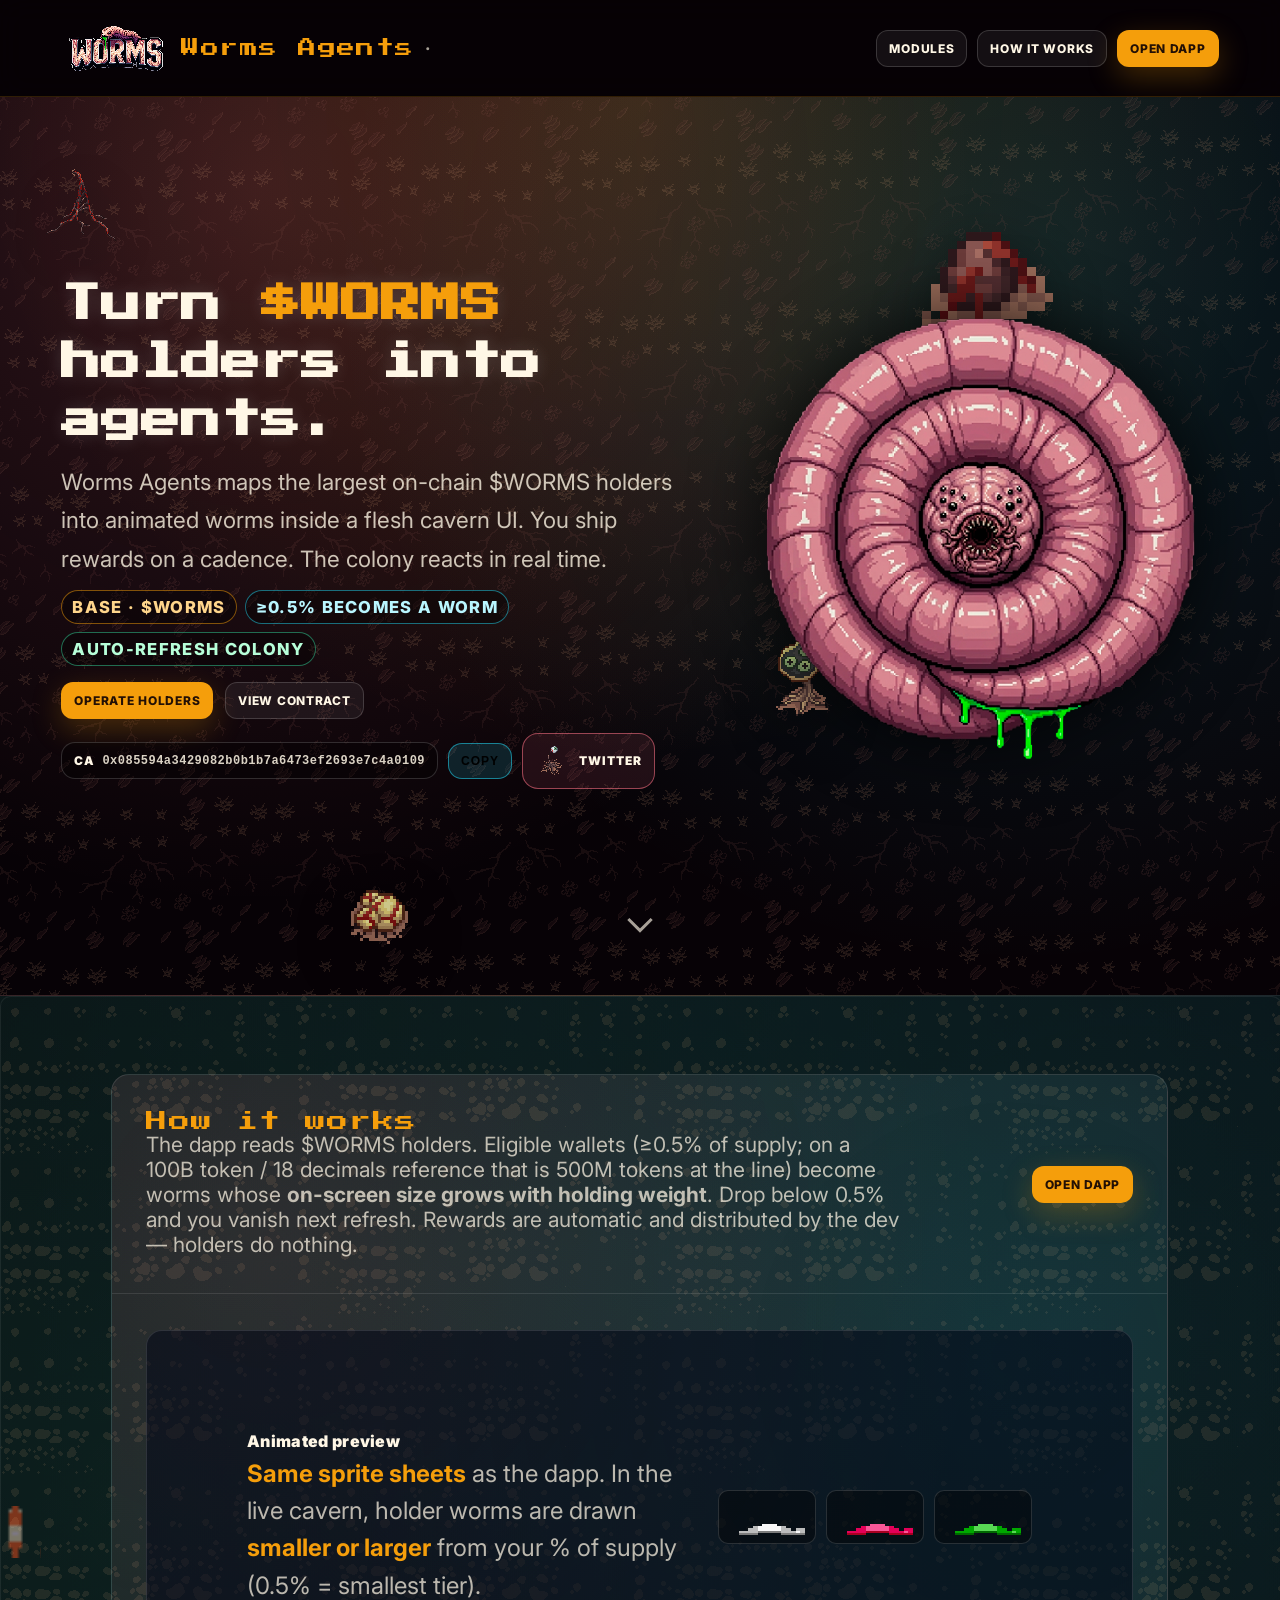
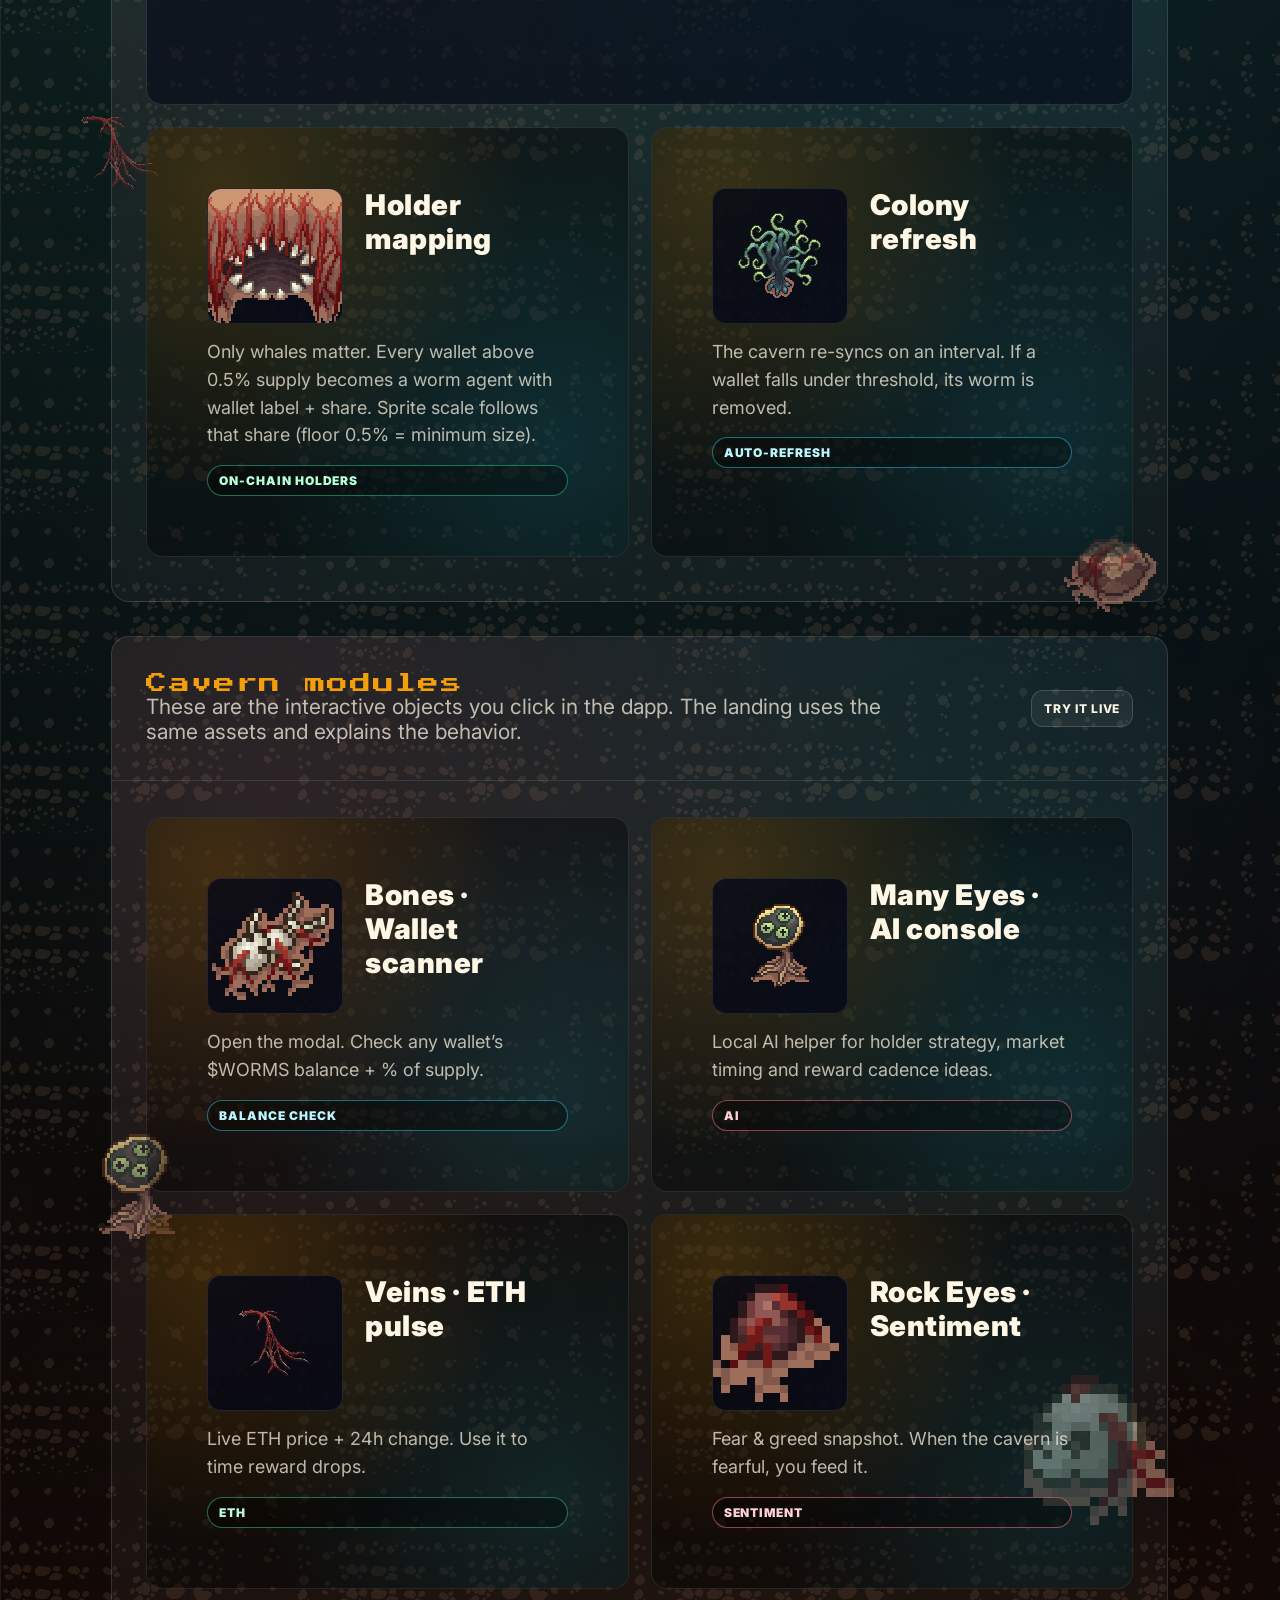
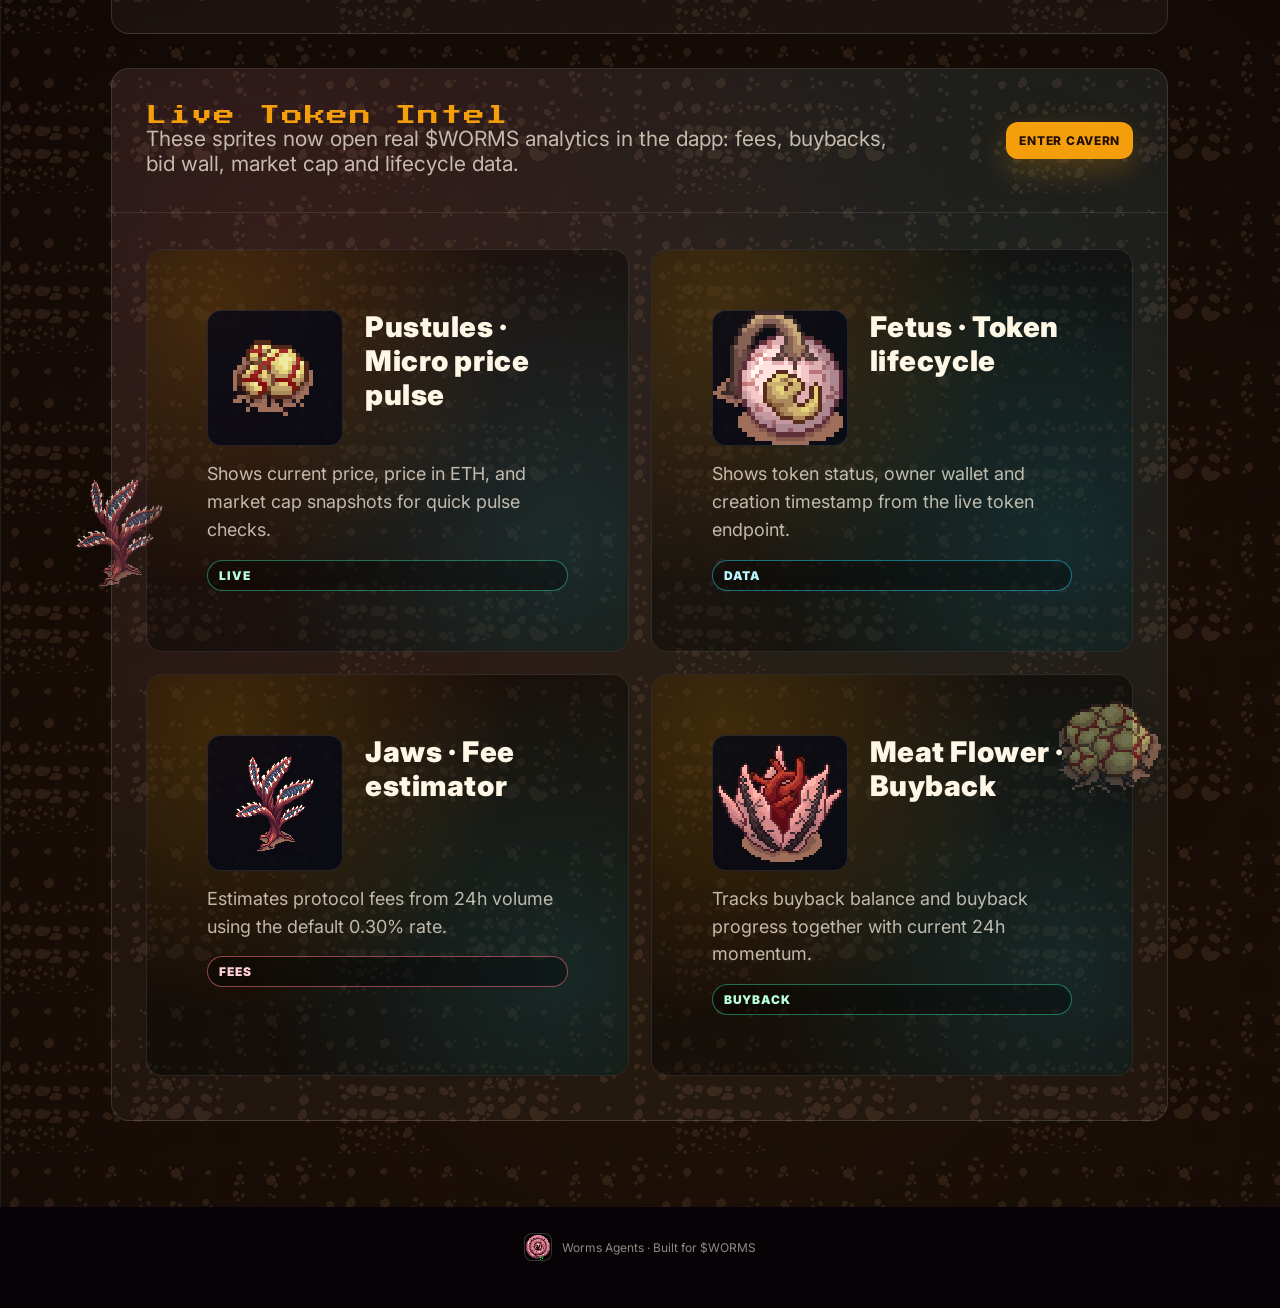
==== commit 2b7217bb: "Update contract link and CA value in index.html" ====
--- a/index.html
+++ b/index.html
@@ -544,13 +544,13 @@
                 </div>
                 <div class="hero-cta">
                     <a class="nav-btn primary" href="/app.html">Operate holders</a>
-                    <a class="nav-btn" href="https://basescan.org/" target="_blank">View contract</a>
+                    <a class="nav-btn" href="https://basescan.org/token/0x085594a3429082b0b1b7a6473ef2693e7c4a0109" target="_blank">View contract</a>
                 </div>
 
                 <div class="ca-row">
                     <div class="ca-field">
                         <span>CA</span>
-                        <span class="ca-value" id="ca-value">0x0000000000000000000000000</span>
+                        <span class="ca-value" id="ca-value">0x085594a3429082b0b1b7a6473ef2693e7c4a0109</span>
                     </div>
                     <button class="copy-btn" id="copy-ca">Copy</button>
                     <a class="asset-btn" href="https://x.com/worms_wtf" target="_blank" rel="noopener noreferrer" aria-label="X (Twitter)">
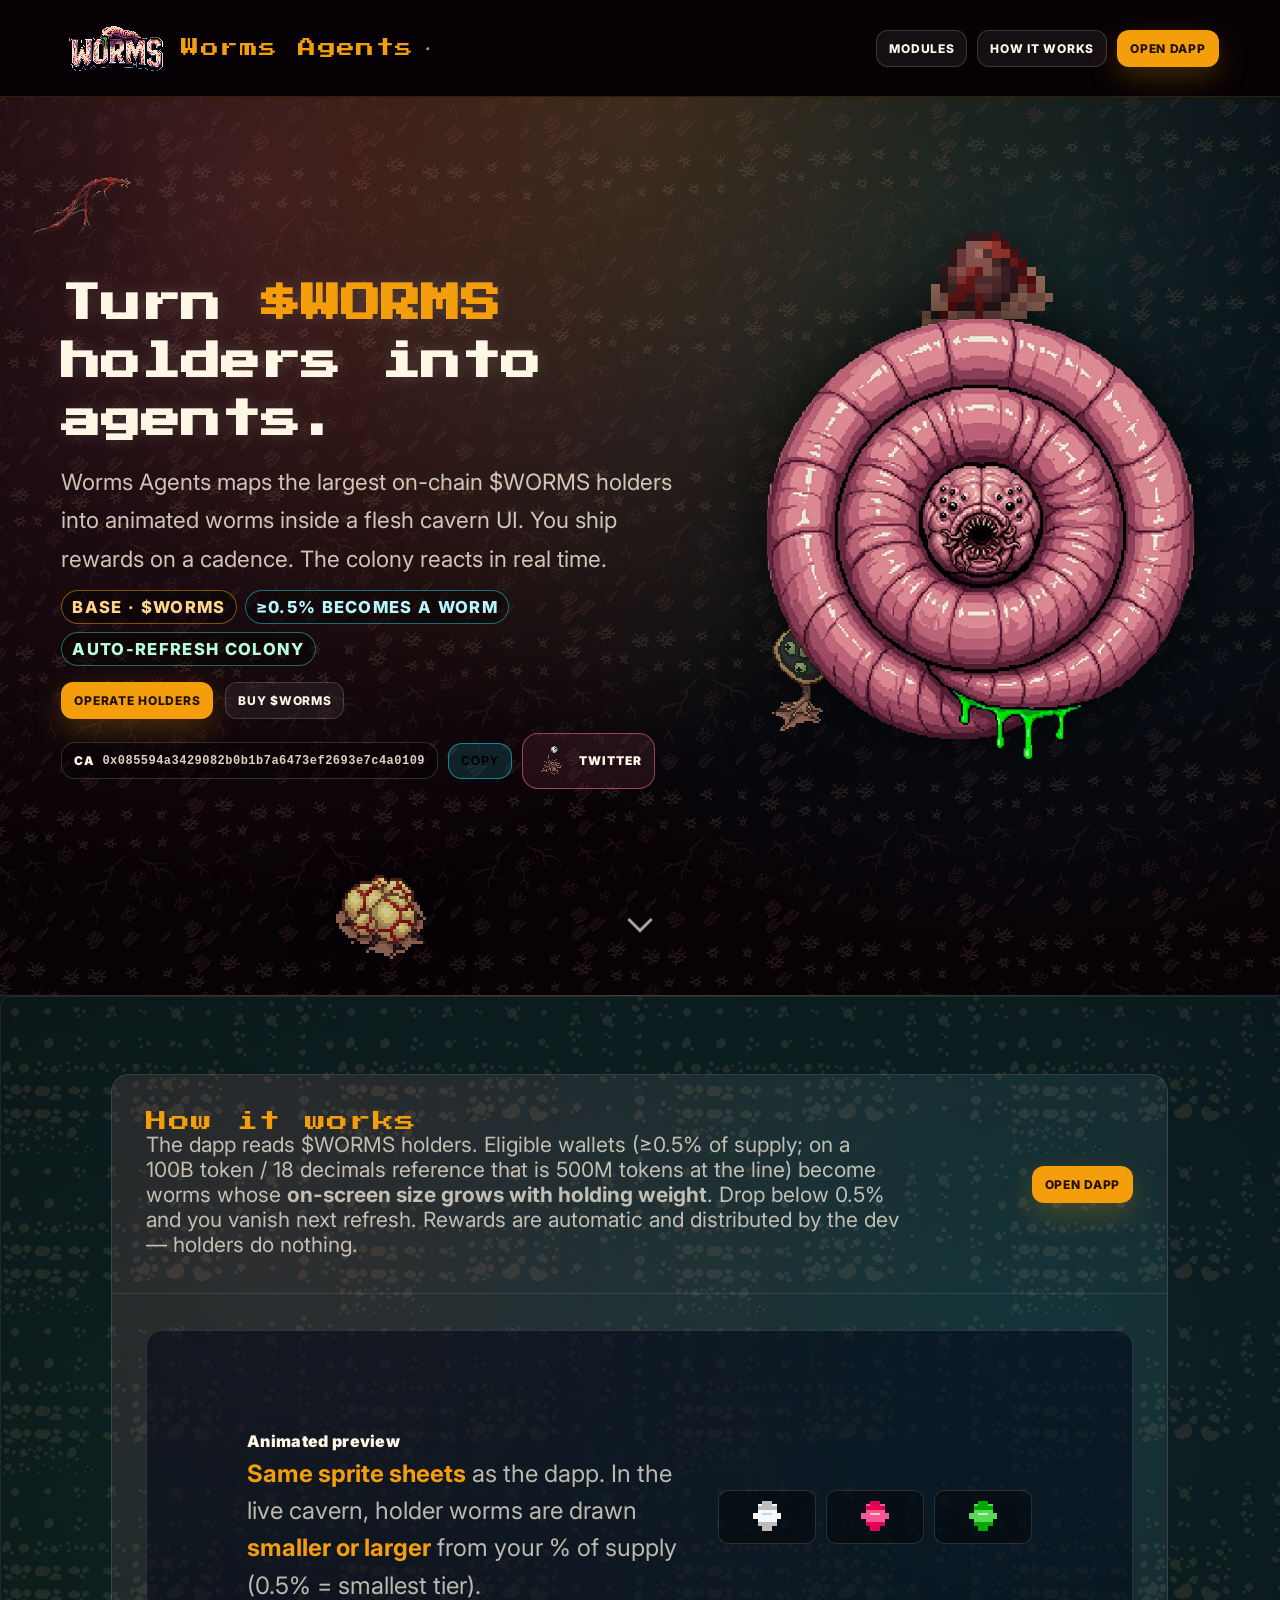
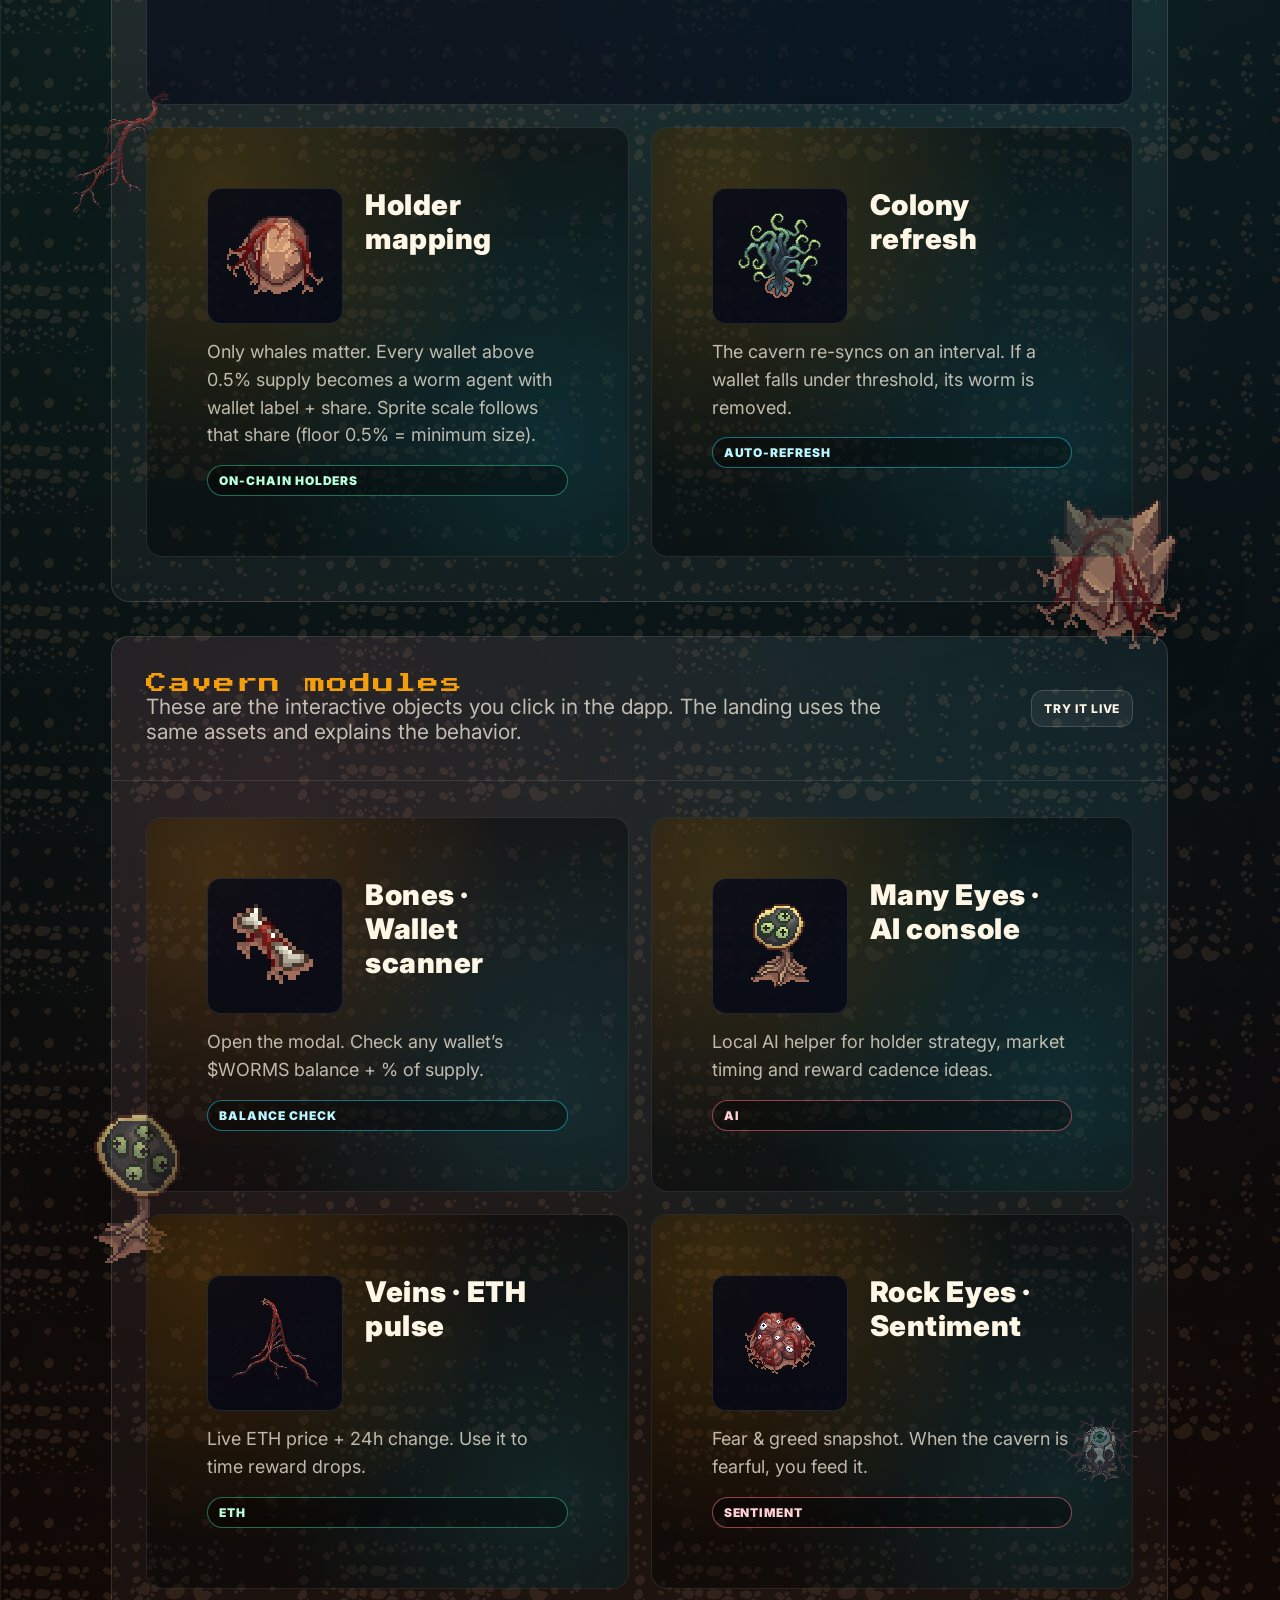
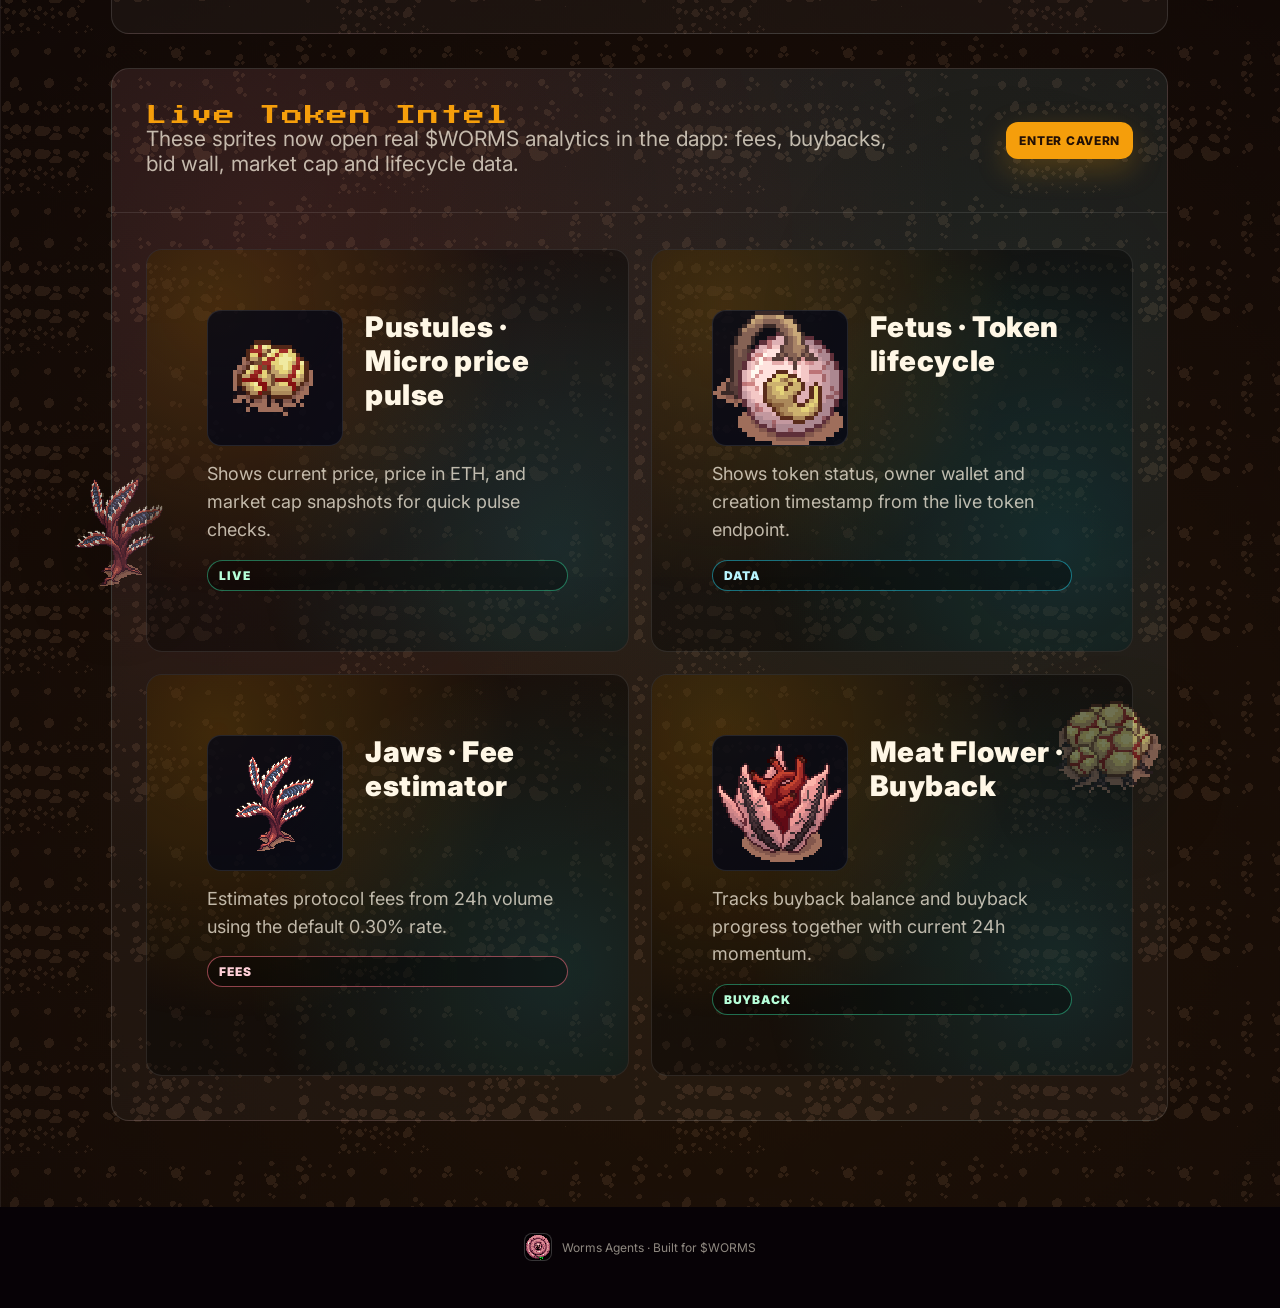
==== commit 063b502e: "Replace contract link with Buy $WORMS link" ====
--- a/index.html
+++ b/index.html
@@ -544,7 +544,7 @@
                 </div>
                 <div class="hero-cta">
                     <a class="nav-btn primary" href="/app.html">Operate holders</a>
-                    <a class="nav-btn" href="https://basescan.org/token/0x085594a3429082b0b1b7a6473ef2693e7c4a0109" target="_blank">View contract</a>
+                    <a class="nav-btn" href="ape.store/base/0x085594a3429082b0b1b7a6473ef2693e7c4a0109" target="_blank">Buy $WORMS</a>
                 </div>
 
                 <div class="ca-row">
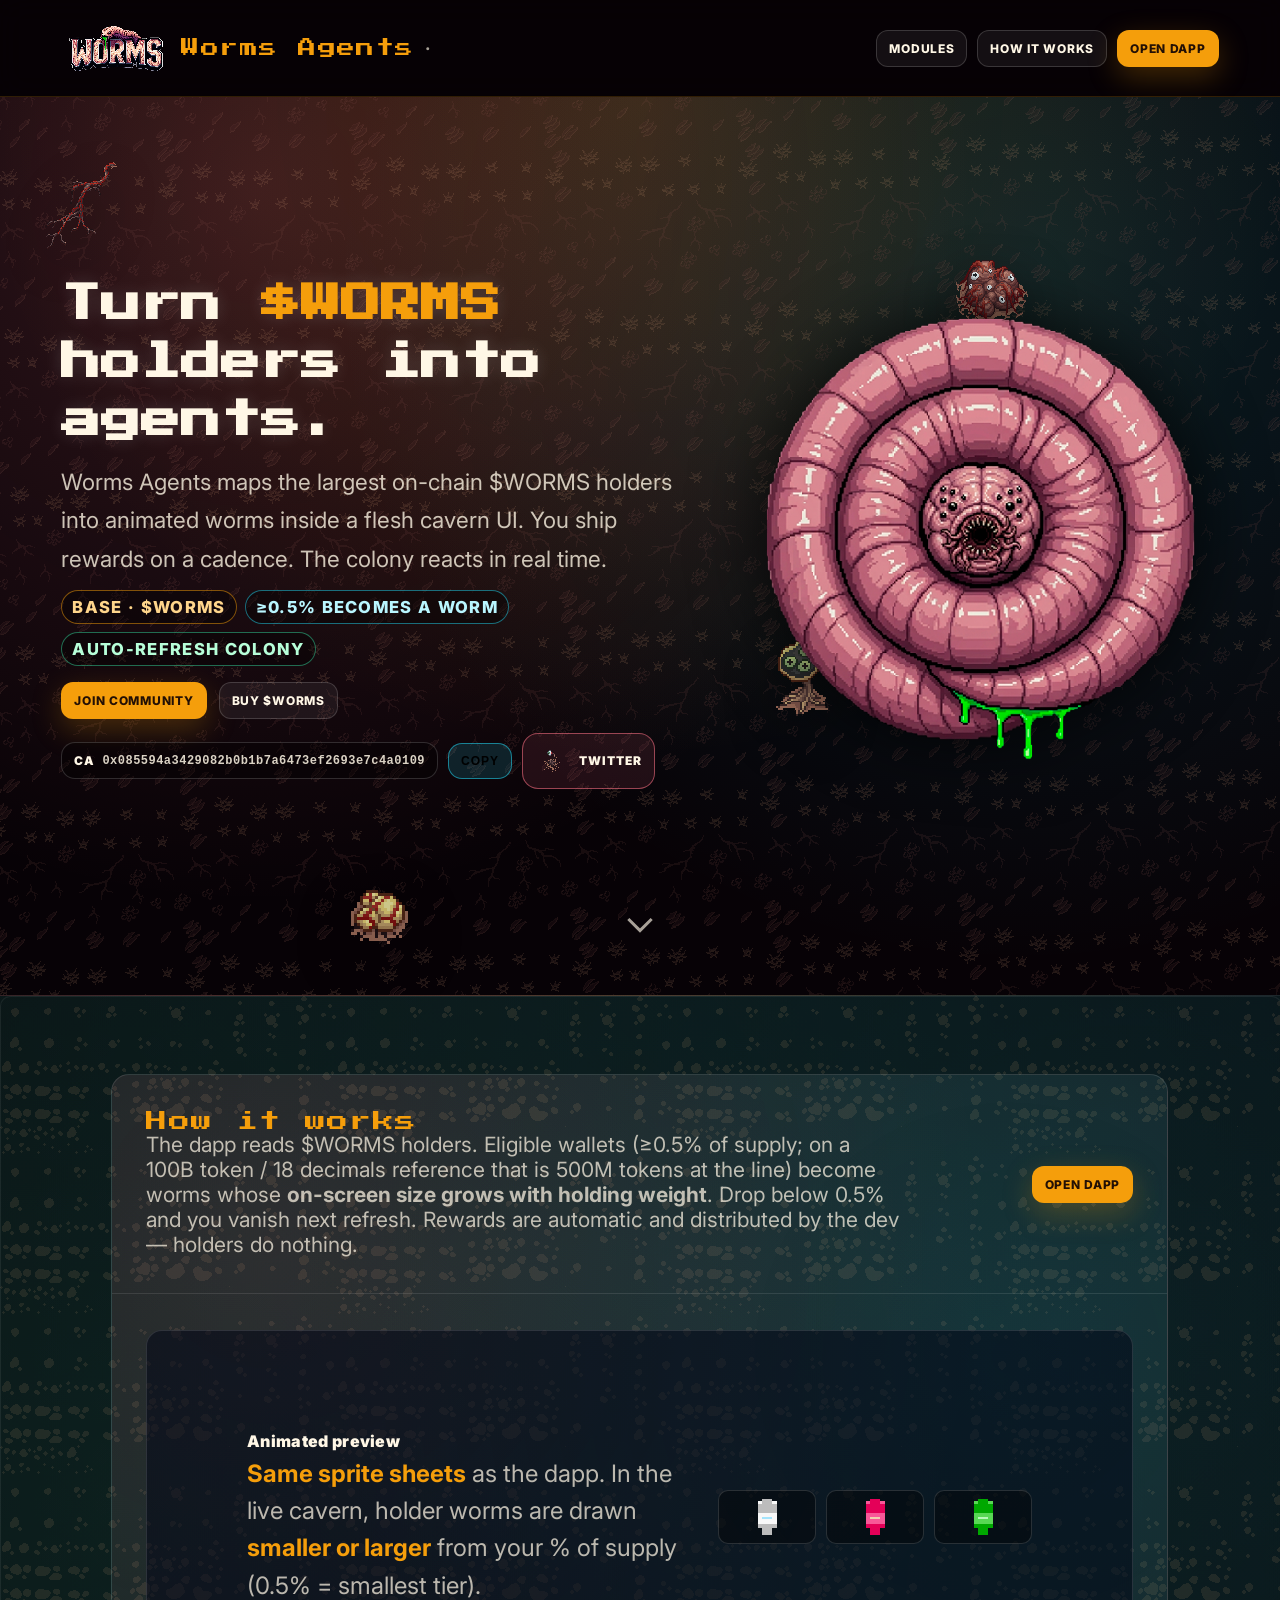
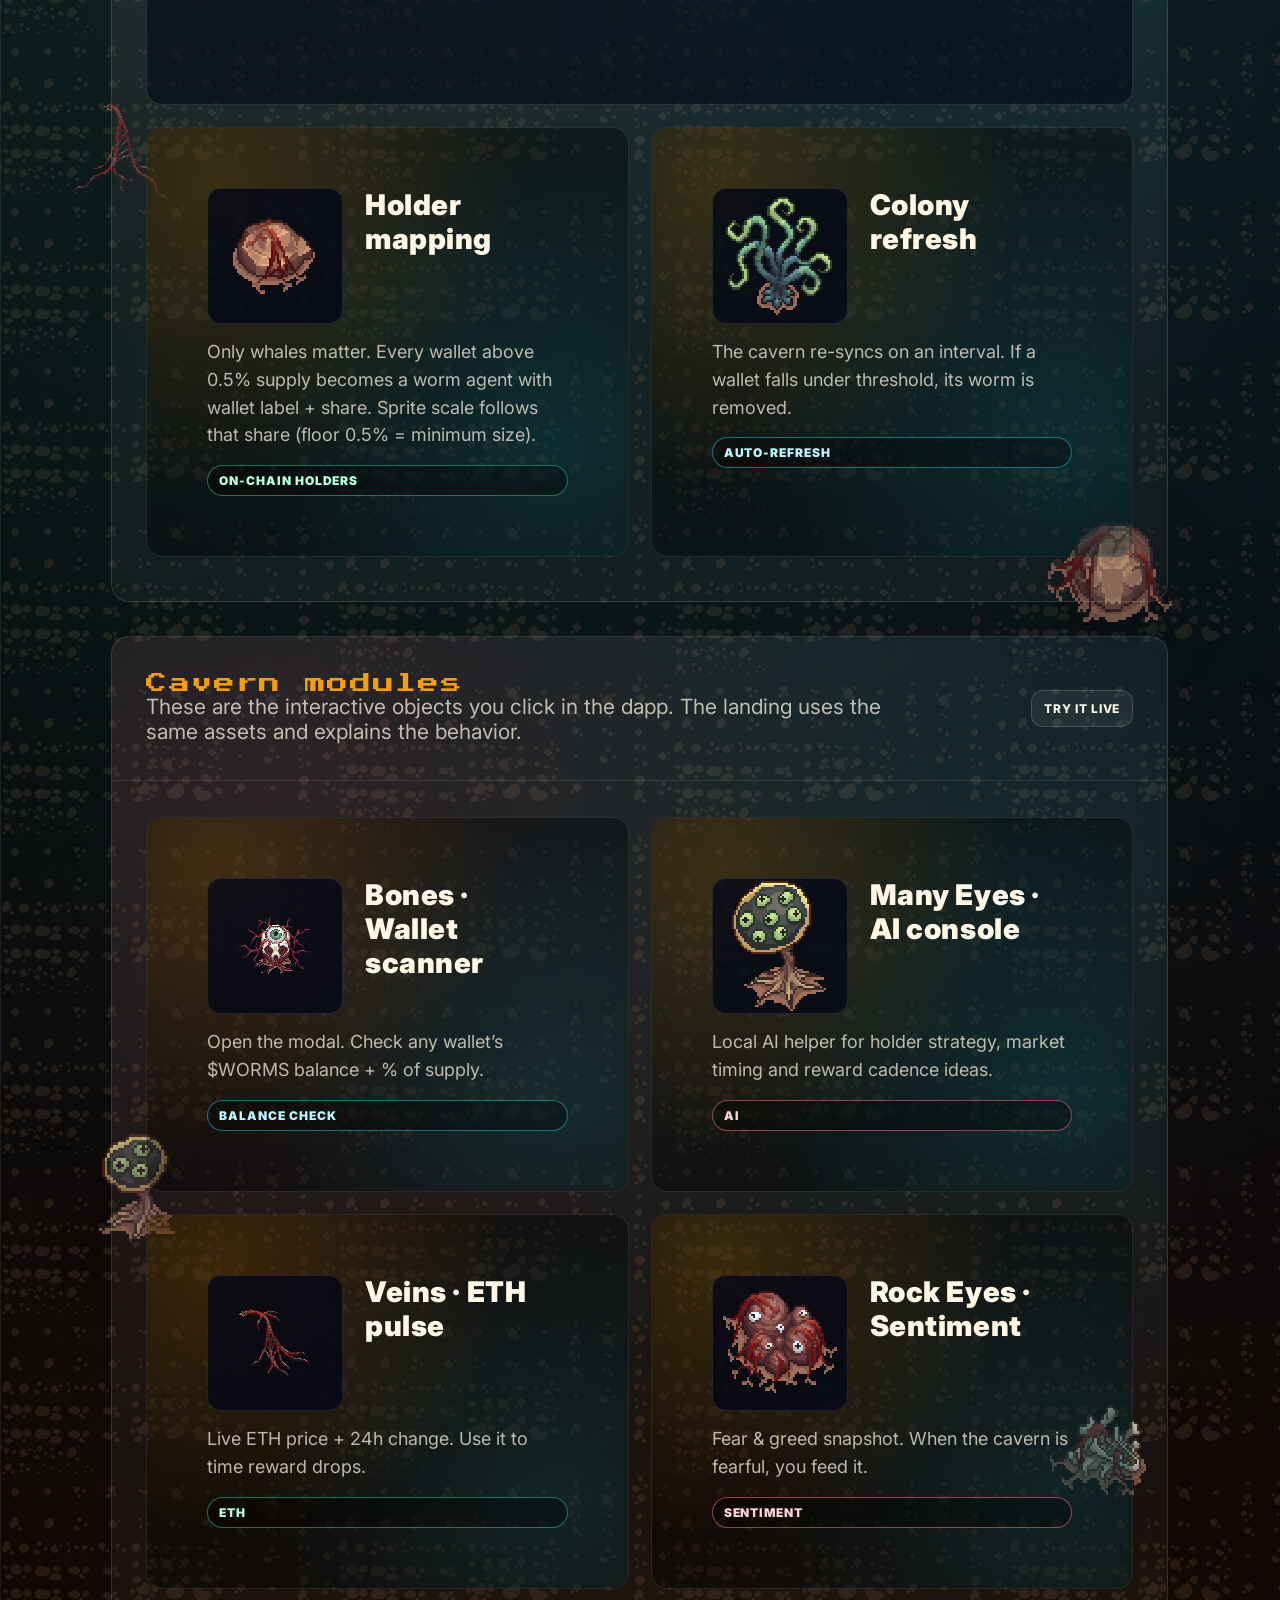
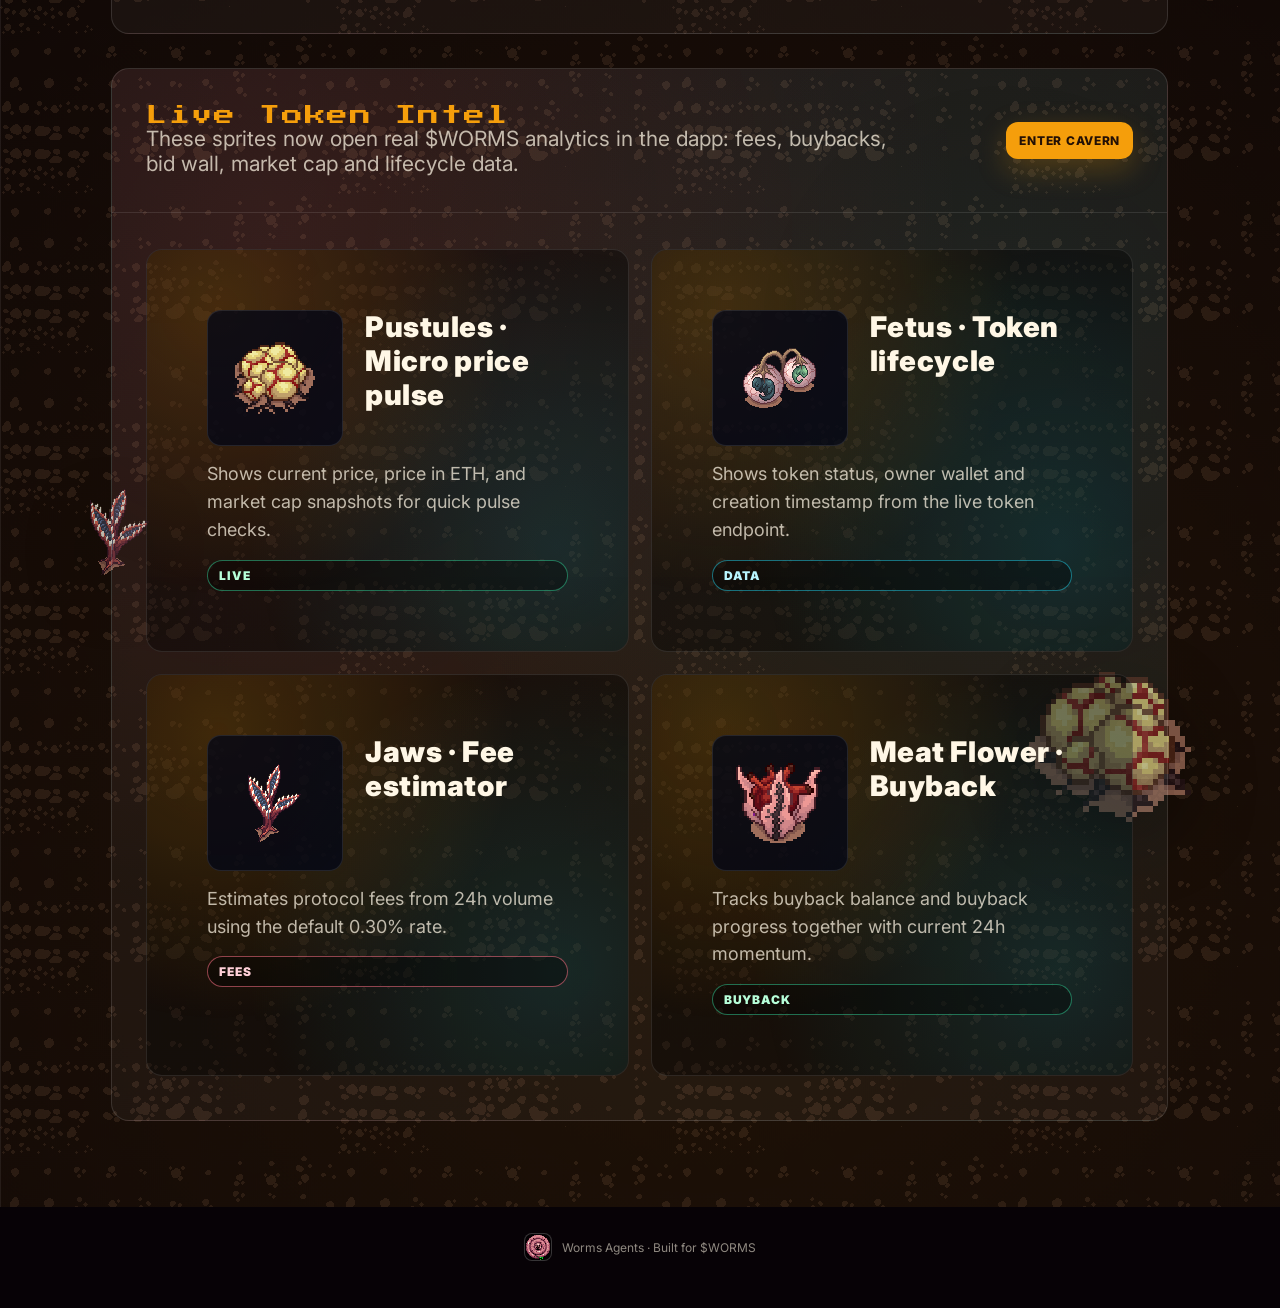
==== commit 250605e6: "Update link to community in index.html" ====
--- a/index.html
+++ b/index.html
@@ -543,7 +543,7 @@
                     <span class="pill lime">Auto-refresh colony</span>
                 </div>
                 <div class="hero-cta">
-                    <a class="nav-btn primary" href="/app.html">Operate holders</a>
+                    <a class="nav-btn primary" href="https://t.me/+BW3L-lCzhaNjNmIx">Join Community</a>
                     <a class="nav-btn" href="ape.store/base/0x085594a3429082b0b1b7a6473ef2693e7c4a0109" target="_blank">Buy $WORMS</a>
                 </div>
 
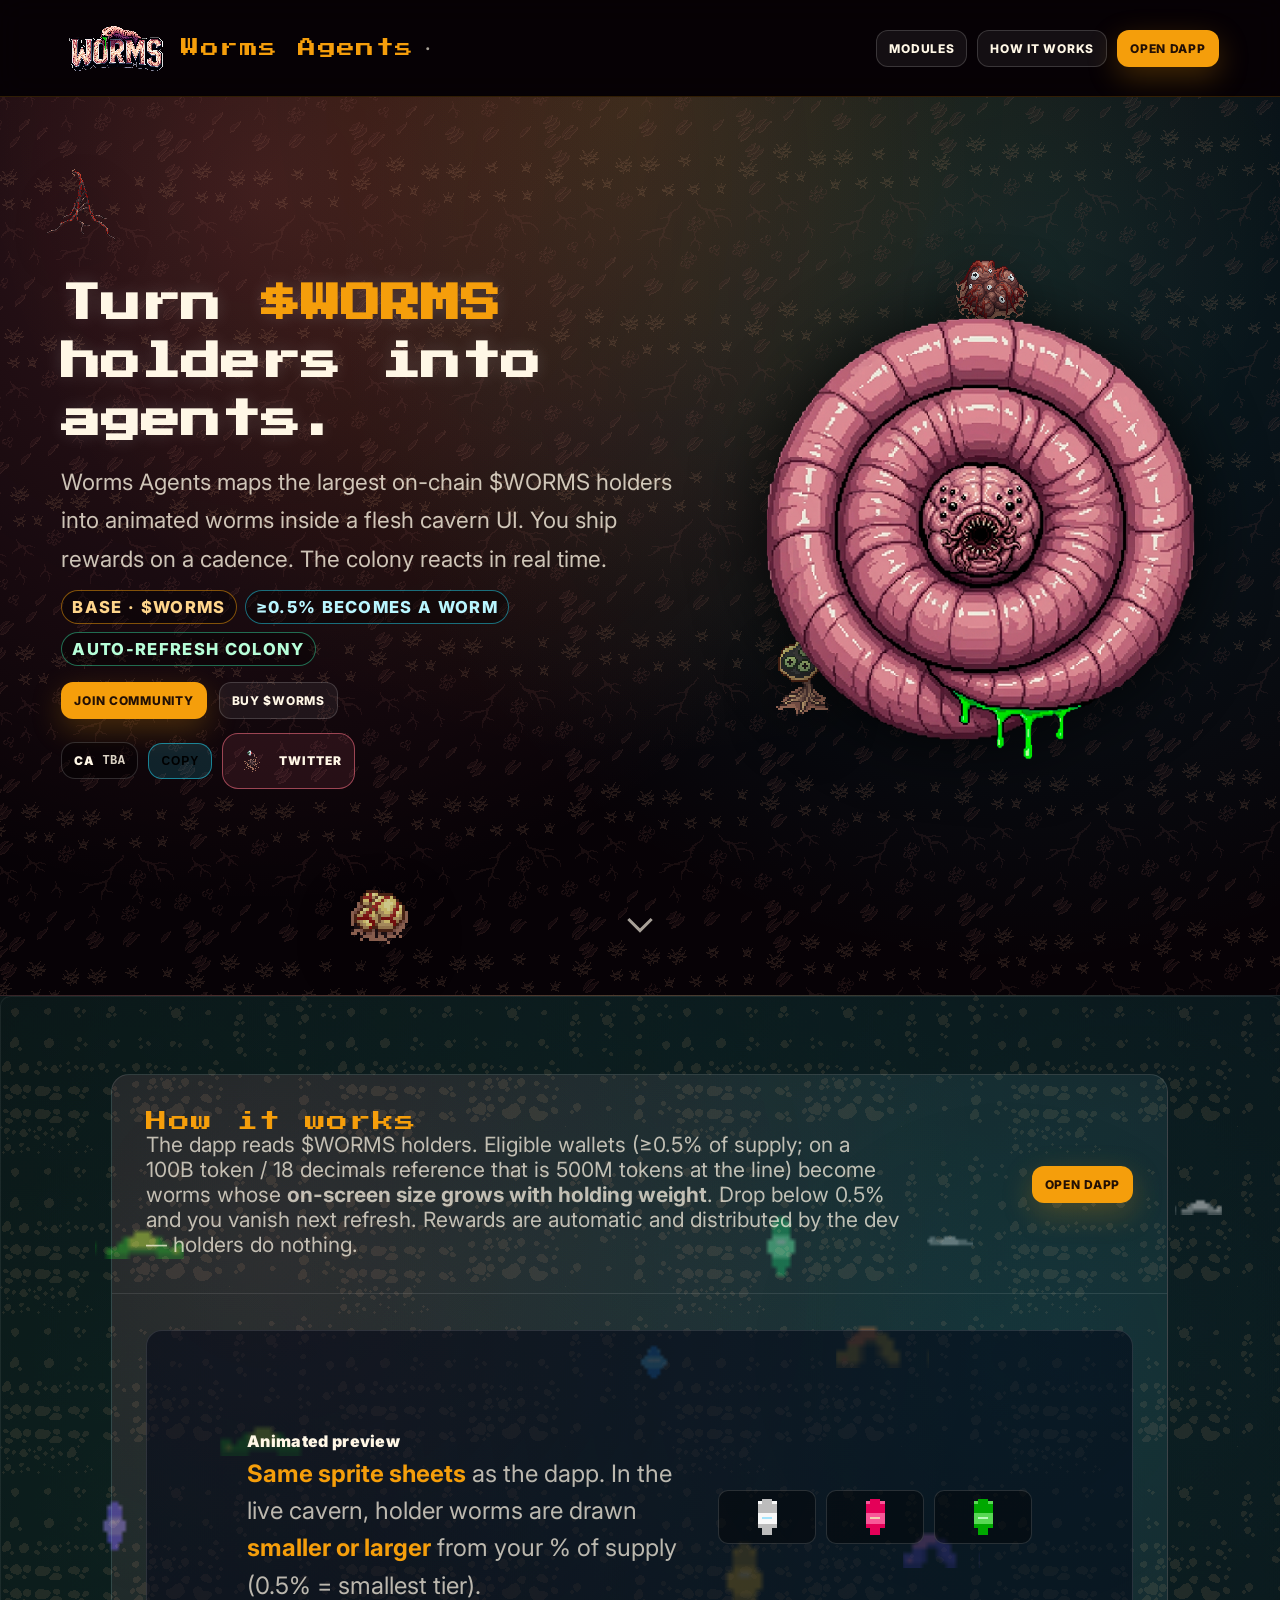
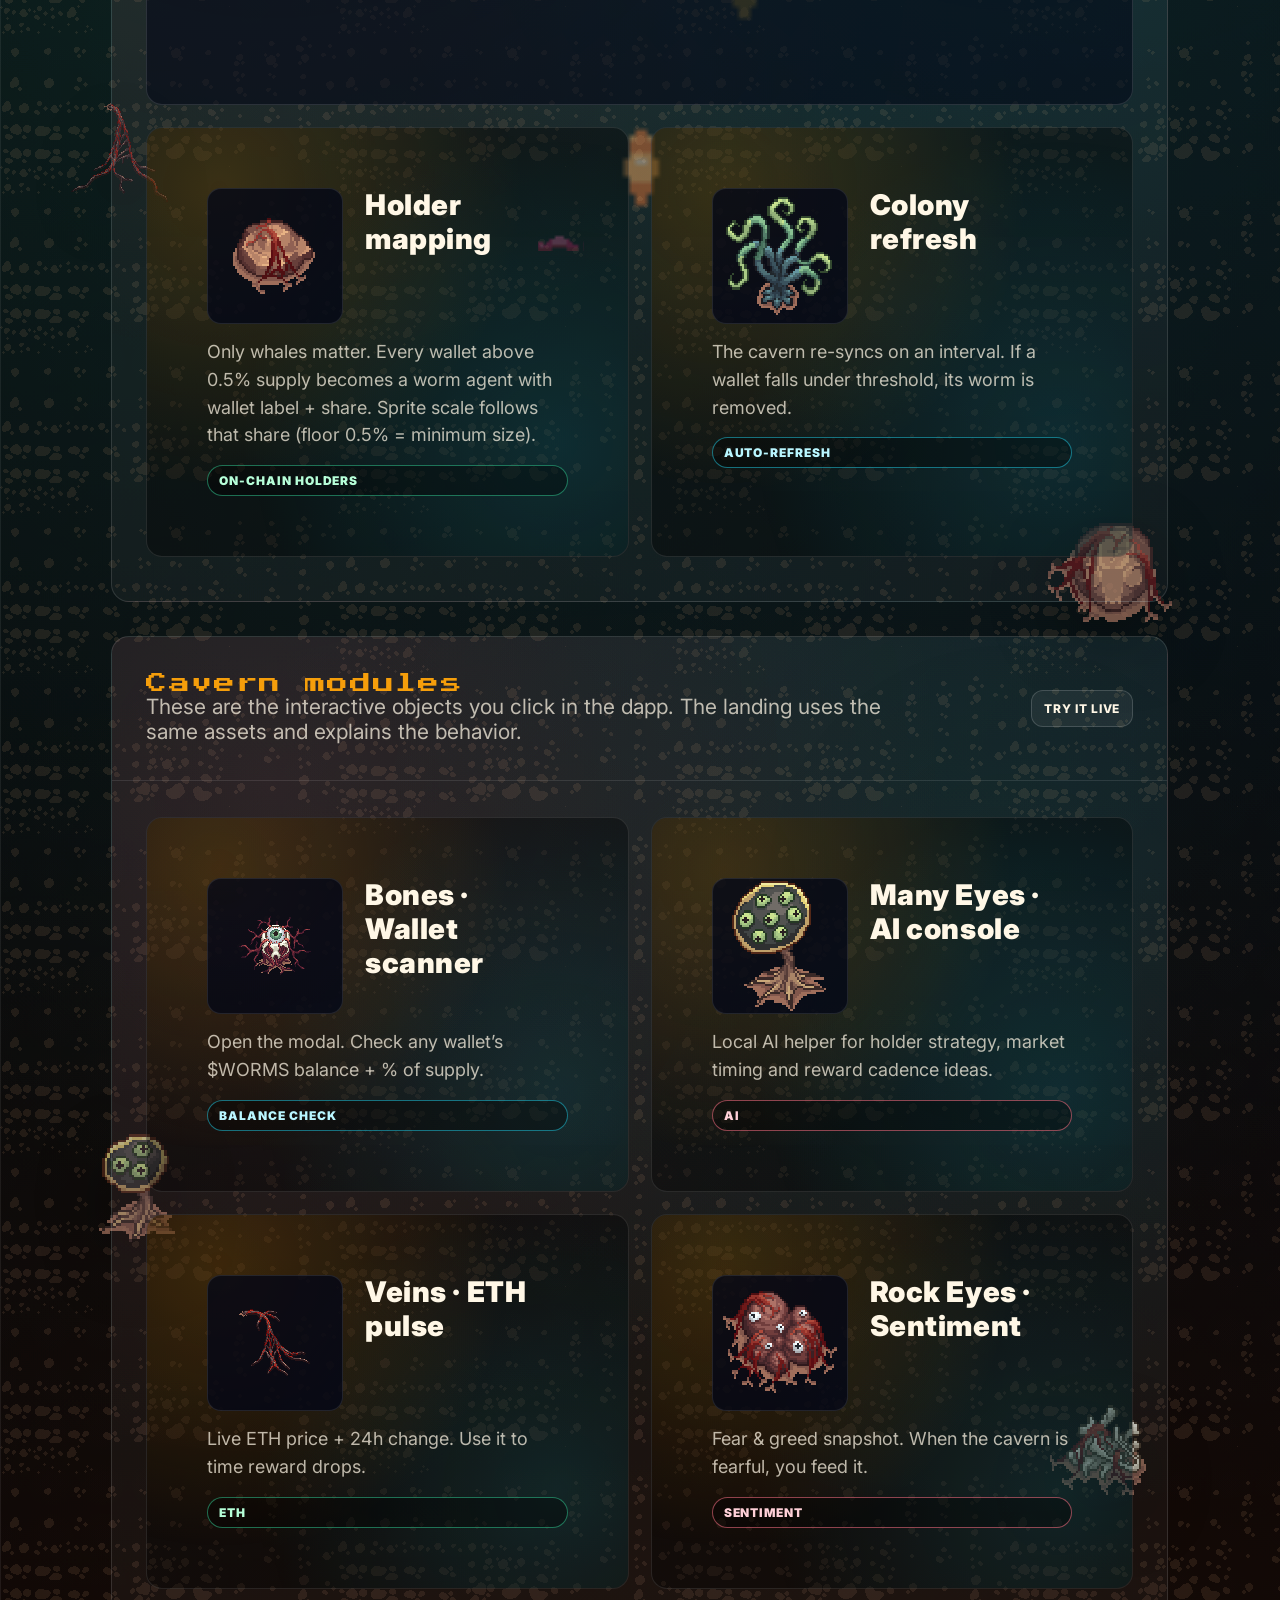
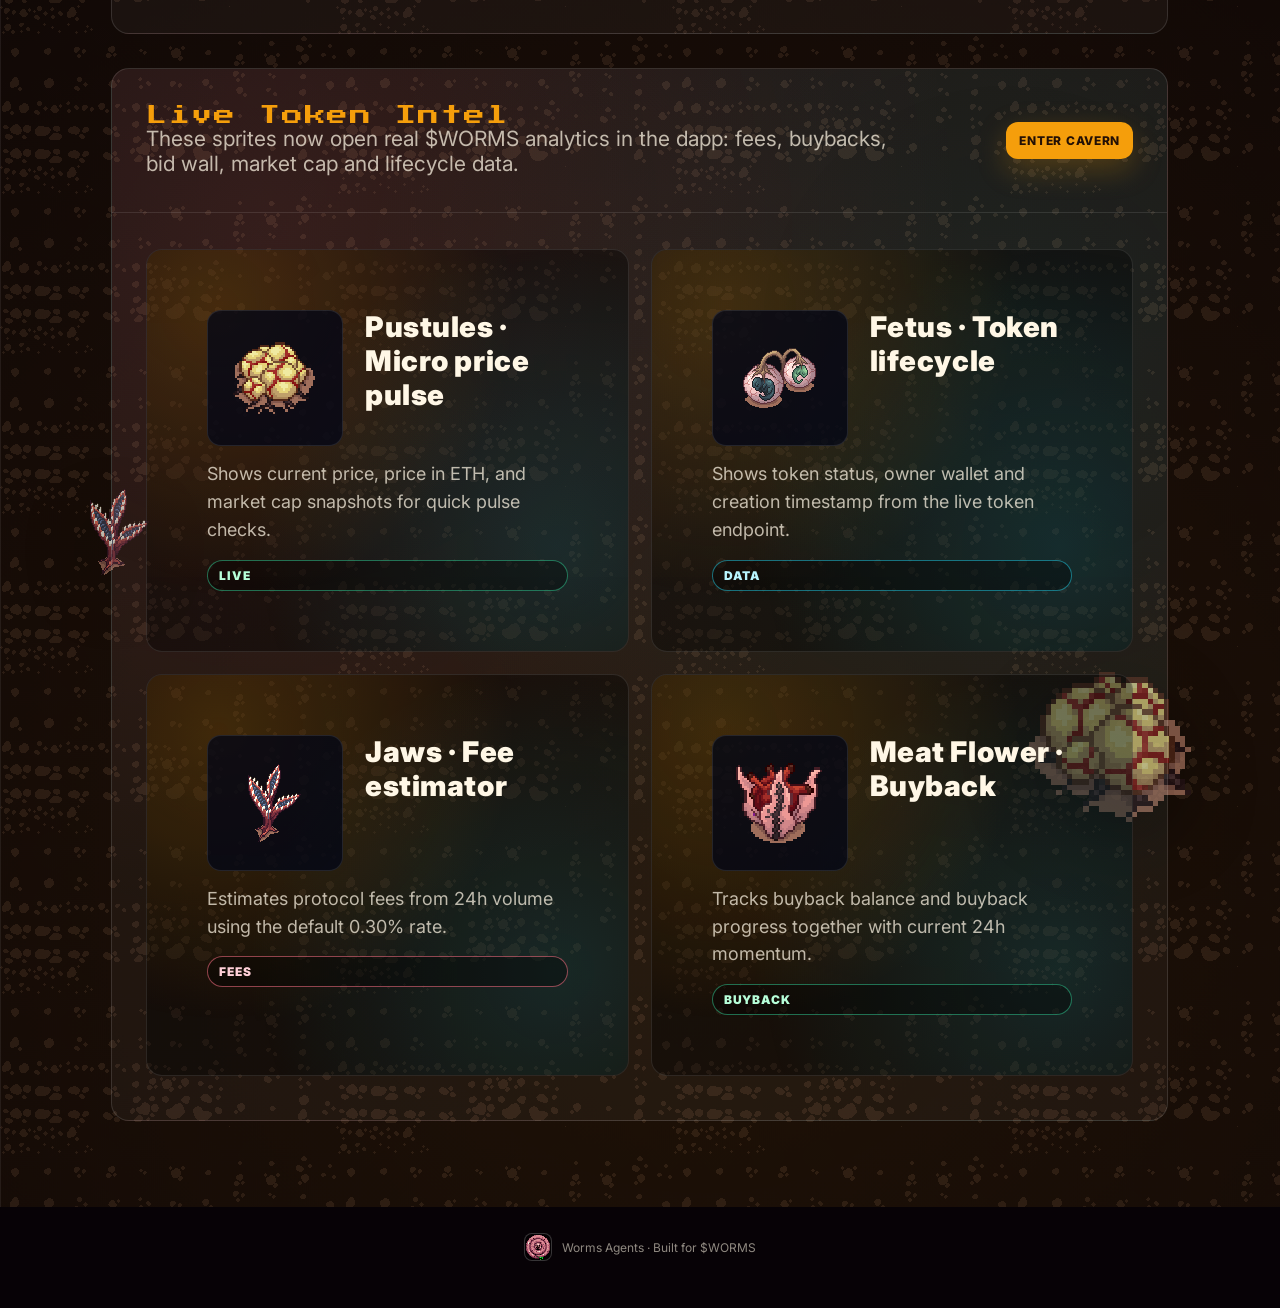
==== commit a44f1f7b: "Update community links and CA value in index.html" ====
--- a/index.html
+++ b/index.html
@@ -543,14 +543,14 @@
                     <span class="pill lime">Auto-refresh colony</span>
                 </div>
                 <div class="hero-cta">
-                    <a class="nav-btn primary" href="https://t.me/+BW3L-lCzhaNjNmIx">Join Community</a>
-                    <a class="nav-btn" href="ape.store/base/0x085594a3429082b0b1b7a6473ef2693e7c4a0109" target="_blank">Buy $WORMS</a>
+                    <a class="nav-btn primary" href="https://x.com/worms_wtf">Join Community</a>
+                    <a class="nav-btn" href="#" target="_blank">Buy $WORMS</a>
                 </div>
 
                 <div class="ca-row">
                     <div class="ca-field">
                         <span>CA</span>
-                        <span class="ca-value" id="ca-value">0x085594a3429082b0b1b7a6473ef2693e7c4a0109</span>
+                        <span class="ca-value" id="ca-value">TBA</span>
                     </div>
                     <button class="copy-btn" id="copy-ca">Copy</button>
                     <a class="asset-btn" href="https://x.com/worms_wtf" target="_blank" rel="noopener noreferrer" aria-label="X (Twitter)">
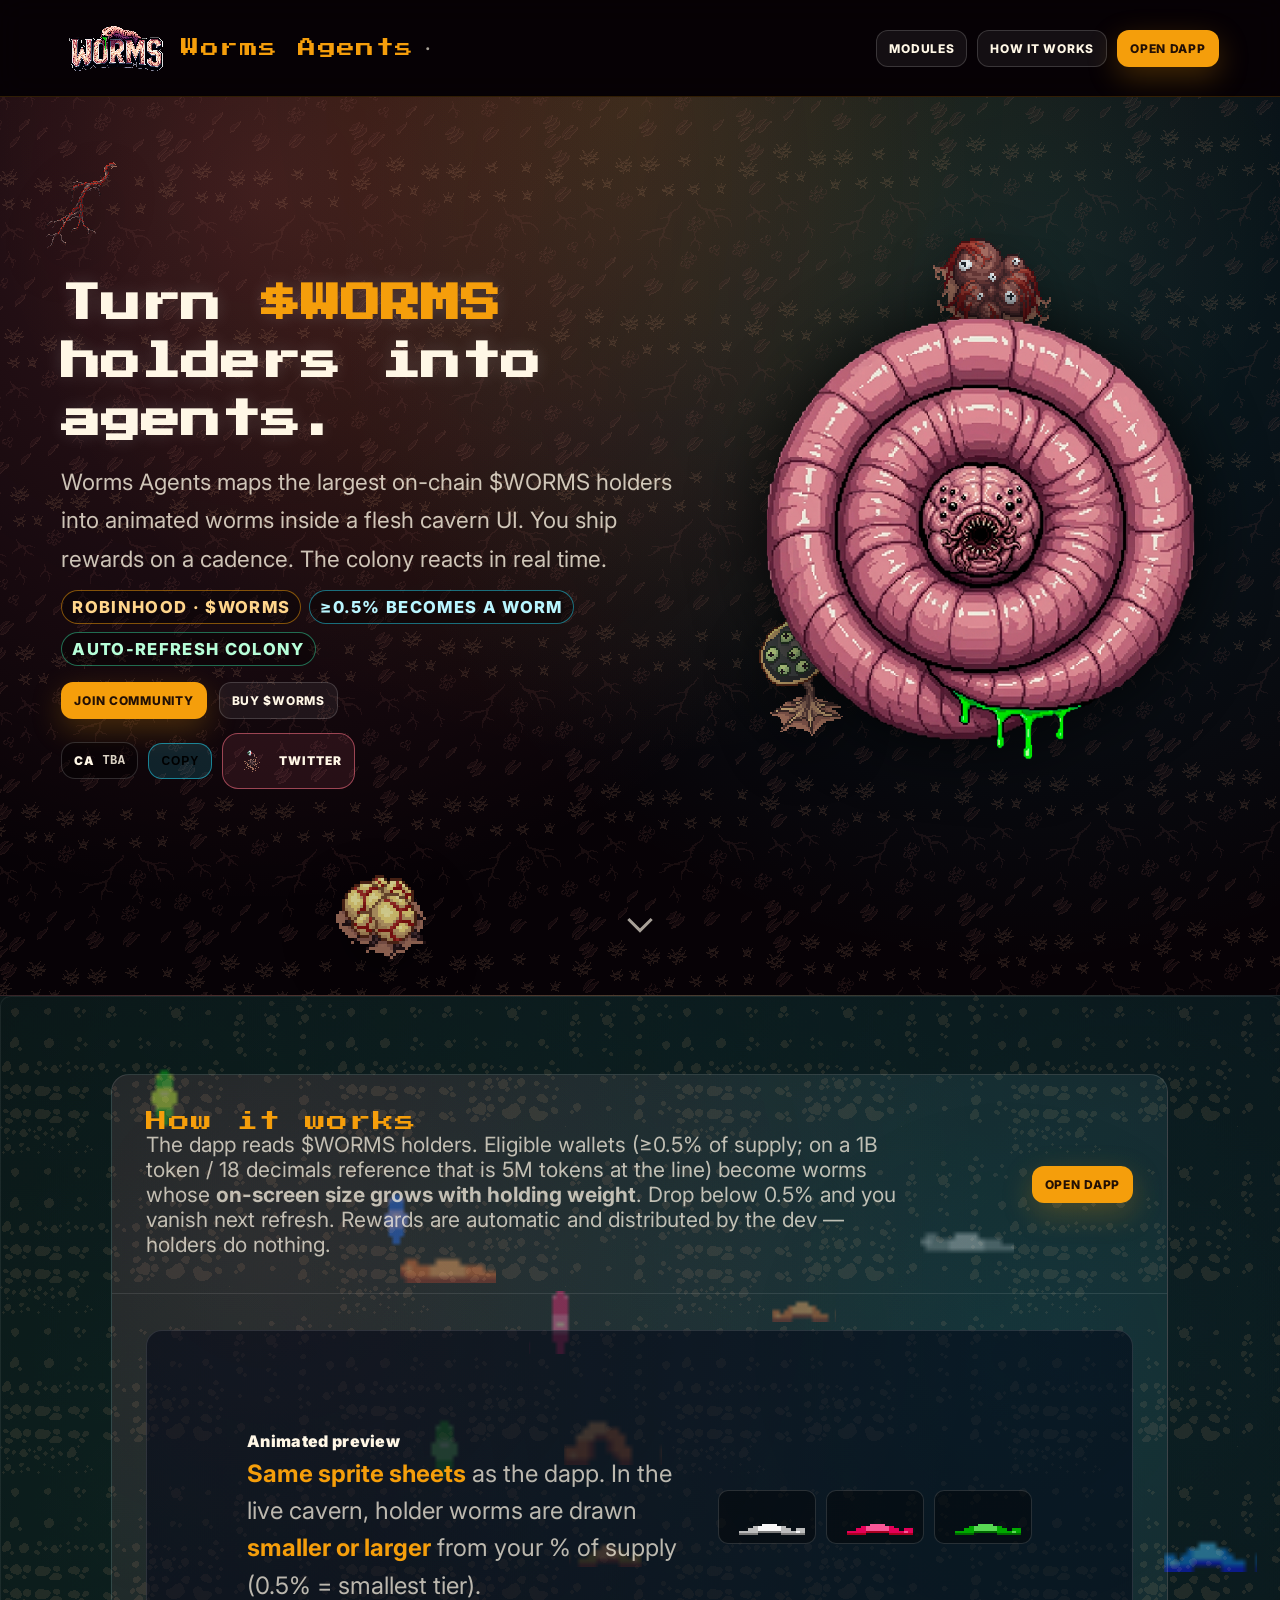
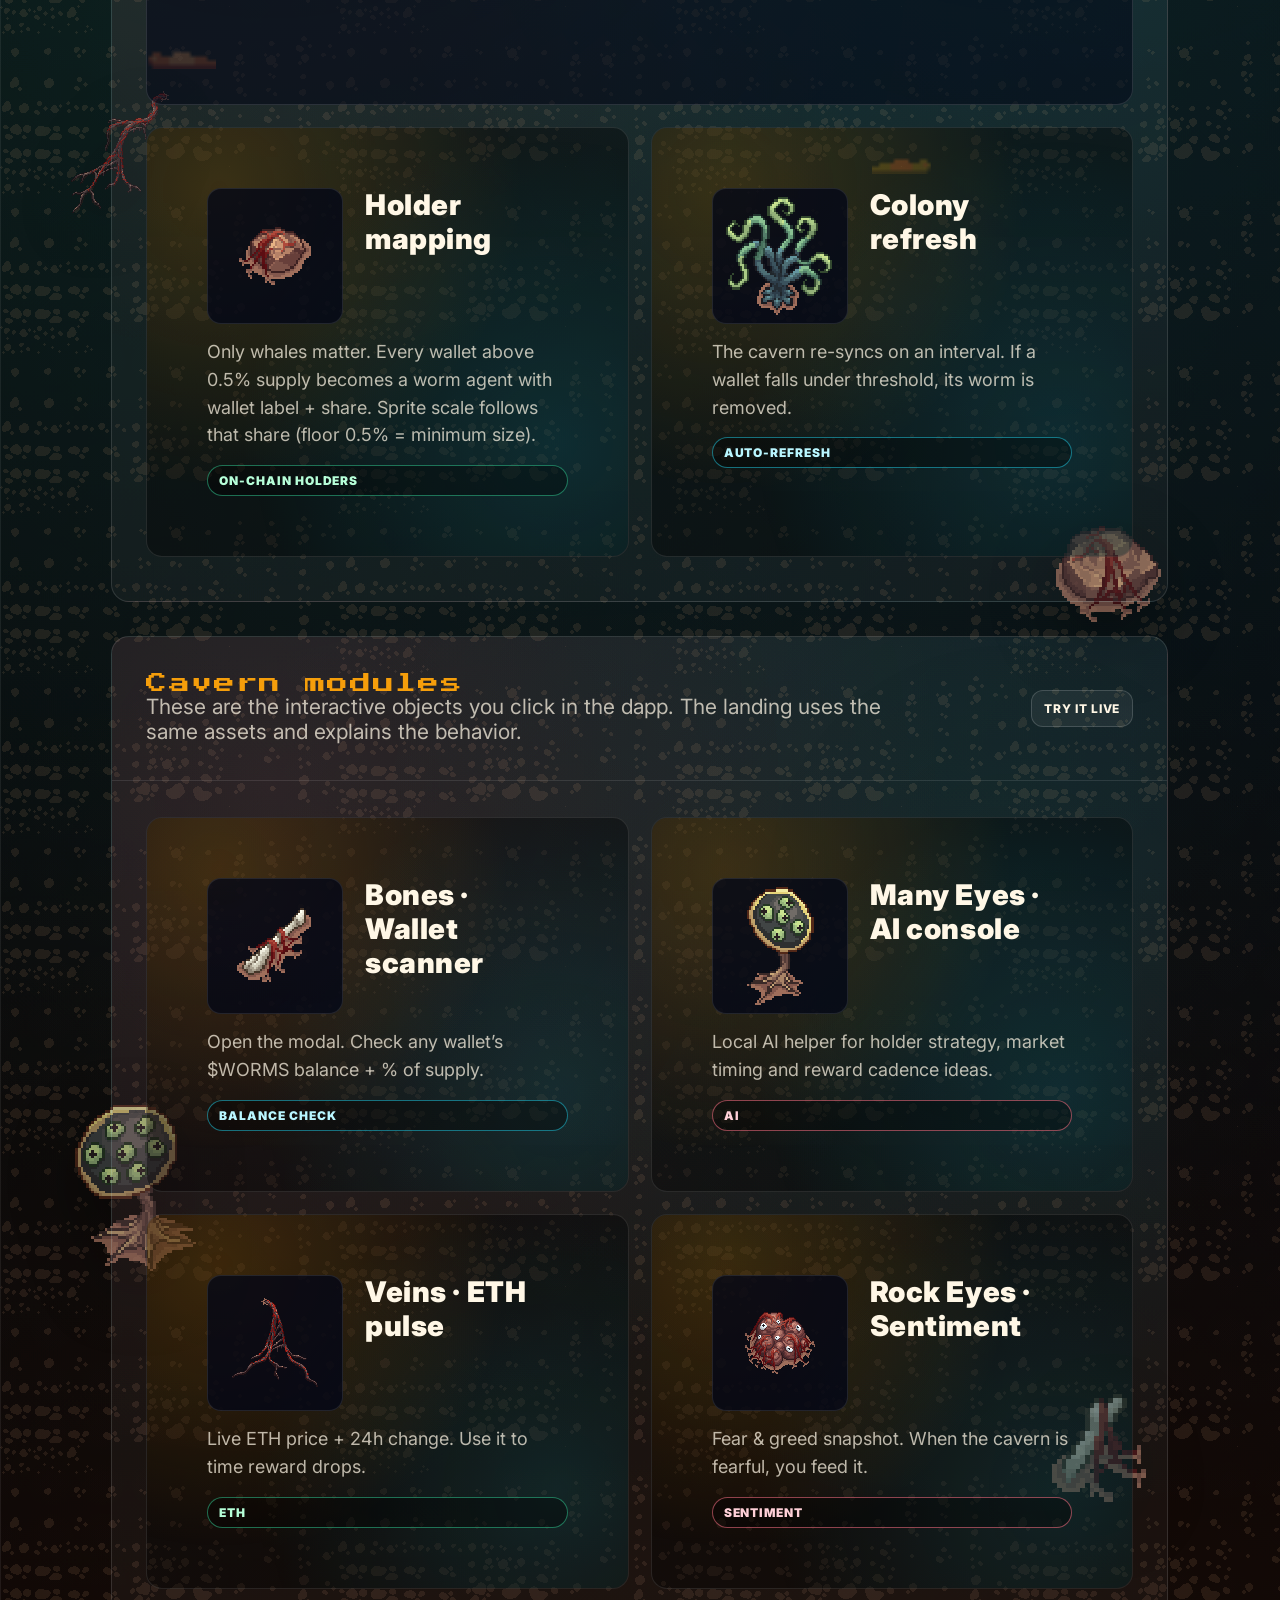
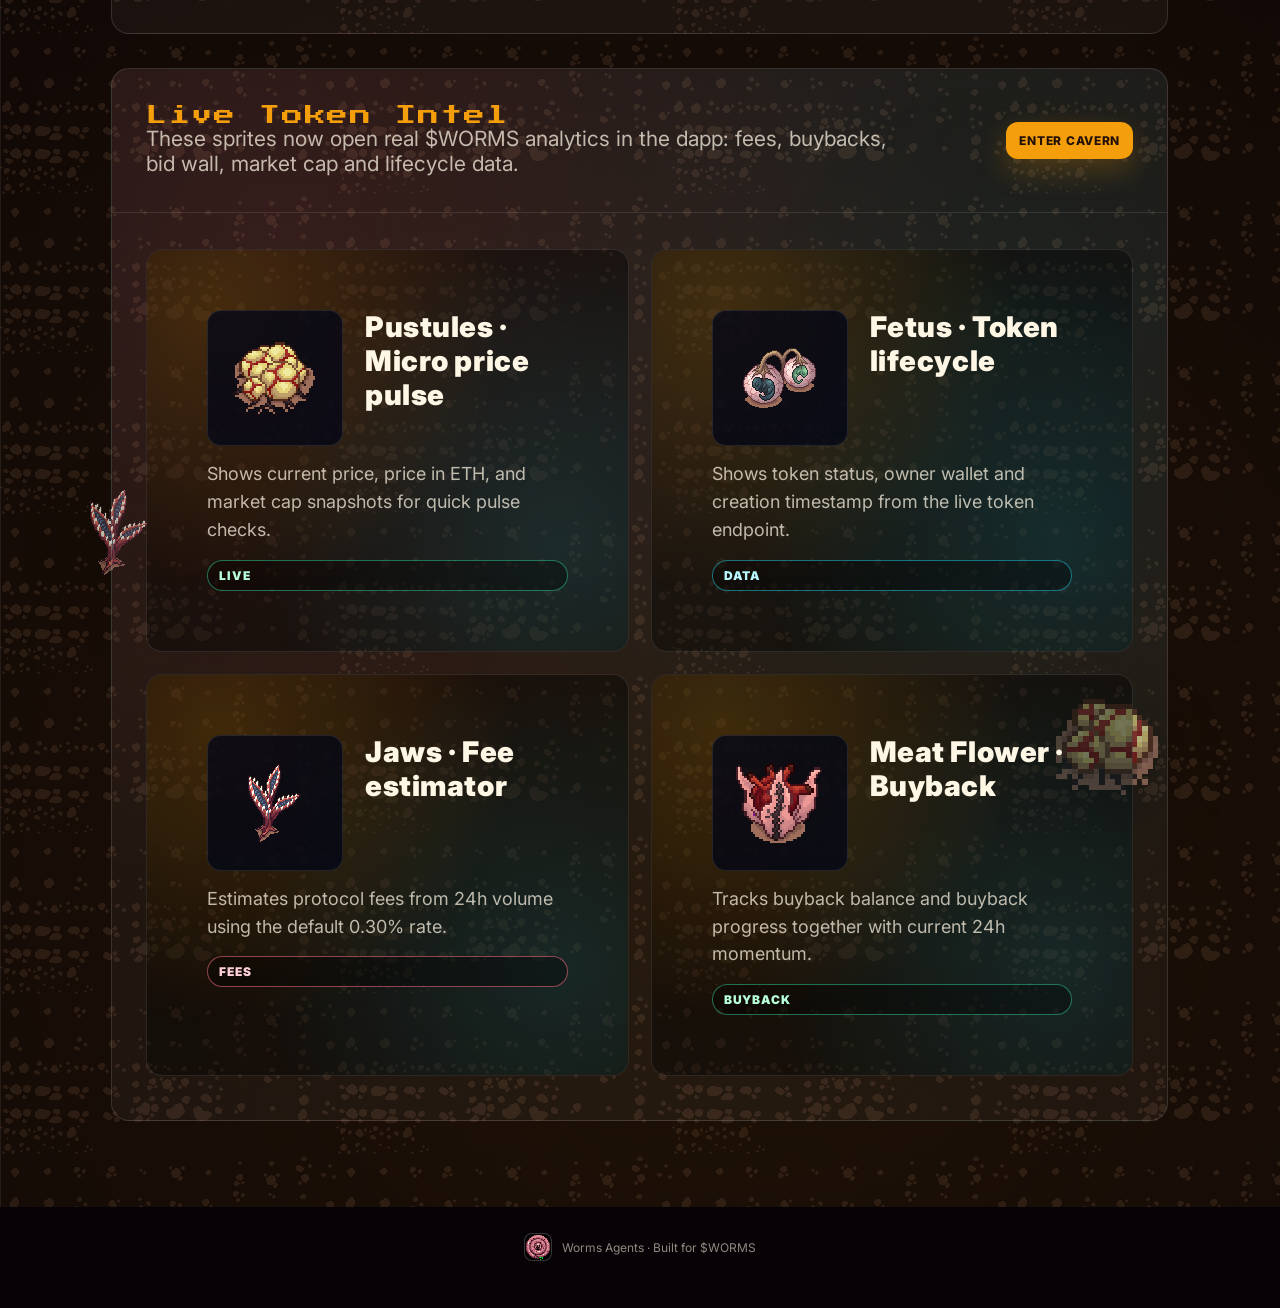
==== commit 6731847f: "Update index.html" ====
--- a/index.html
+++ b/index.html
@@ -538,7 +538,7 @@
                 <h1>Turn <span class="accent">$WORMS</span> holders into agents.</h1>
                 <p>Worms Agents maps the largest on-chain $WORMS holders into animated worms inside a flesh cavern UI. You ship rewards on a cadence. The colony reacts in real time.</p>
                 <div class="pillrow">
-                    <span class="pill gold">Base · $WORMS</span>
+                    <span class="pill gold">Robinhood · $WORMS</span>
                     <span class="pill cyan">≥0.5% becomes a worm</span>
                     <span class="pill lime">Auto-refresh colony</span>
                 </div>
@@ -582,7 +582,7 @@
             <div class="section-head">
                 <div>
                     <div class="section-title">How it works</div>
-                    <div class="section-sub">The dapp reads $WORMS holders. Eligible wallets (≥0.5% of supply; on a 100B token / 18 decimals reference that is 500M tokens at the line) become worms whose <strong>on-screen size grows with holding weight</strong>. Drop below 0.5% and you vanish next refresh. Rewards are automatic and distributed by the dev — holders do nothing.</div>
+                    <div class="section-sub">The dapp reads $WORMS holders. Eligible wallets (≥0.5% of supply; on a 1B token / 18 decimals reference that is 5M tokens at the line) become worms whose <strong>on-screen size grows with holding weight</strong>. Drop below 0.5% and you vanish next refresh. Rewards are automatic and distributed by the dev — holders do nothing.</div>
                 </div>
                 <a class="nav-btn primary" href="/app.html">Open dapp</a>
             </div>
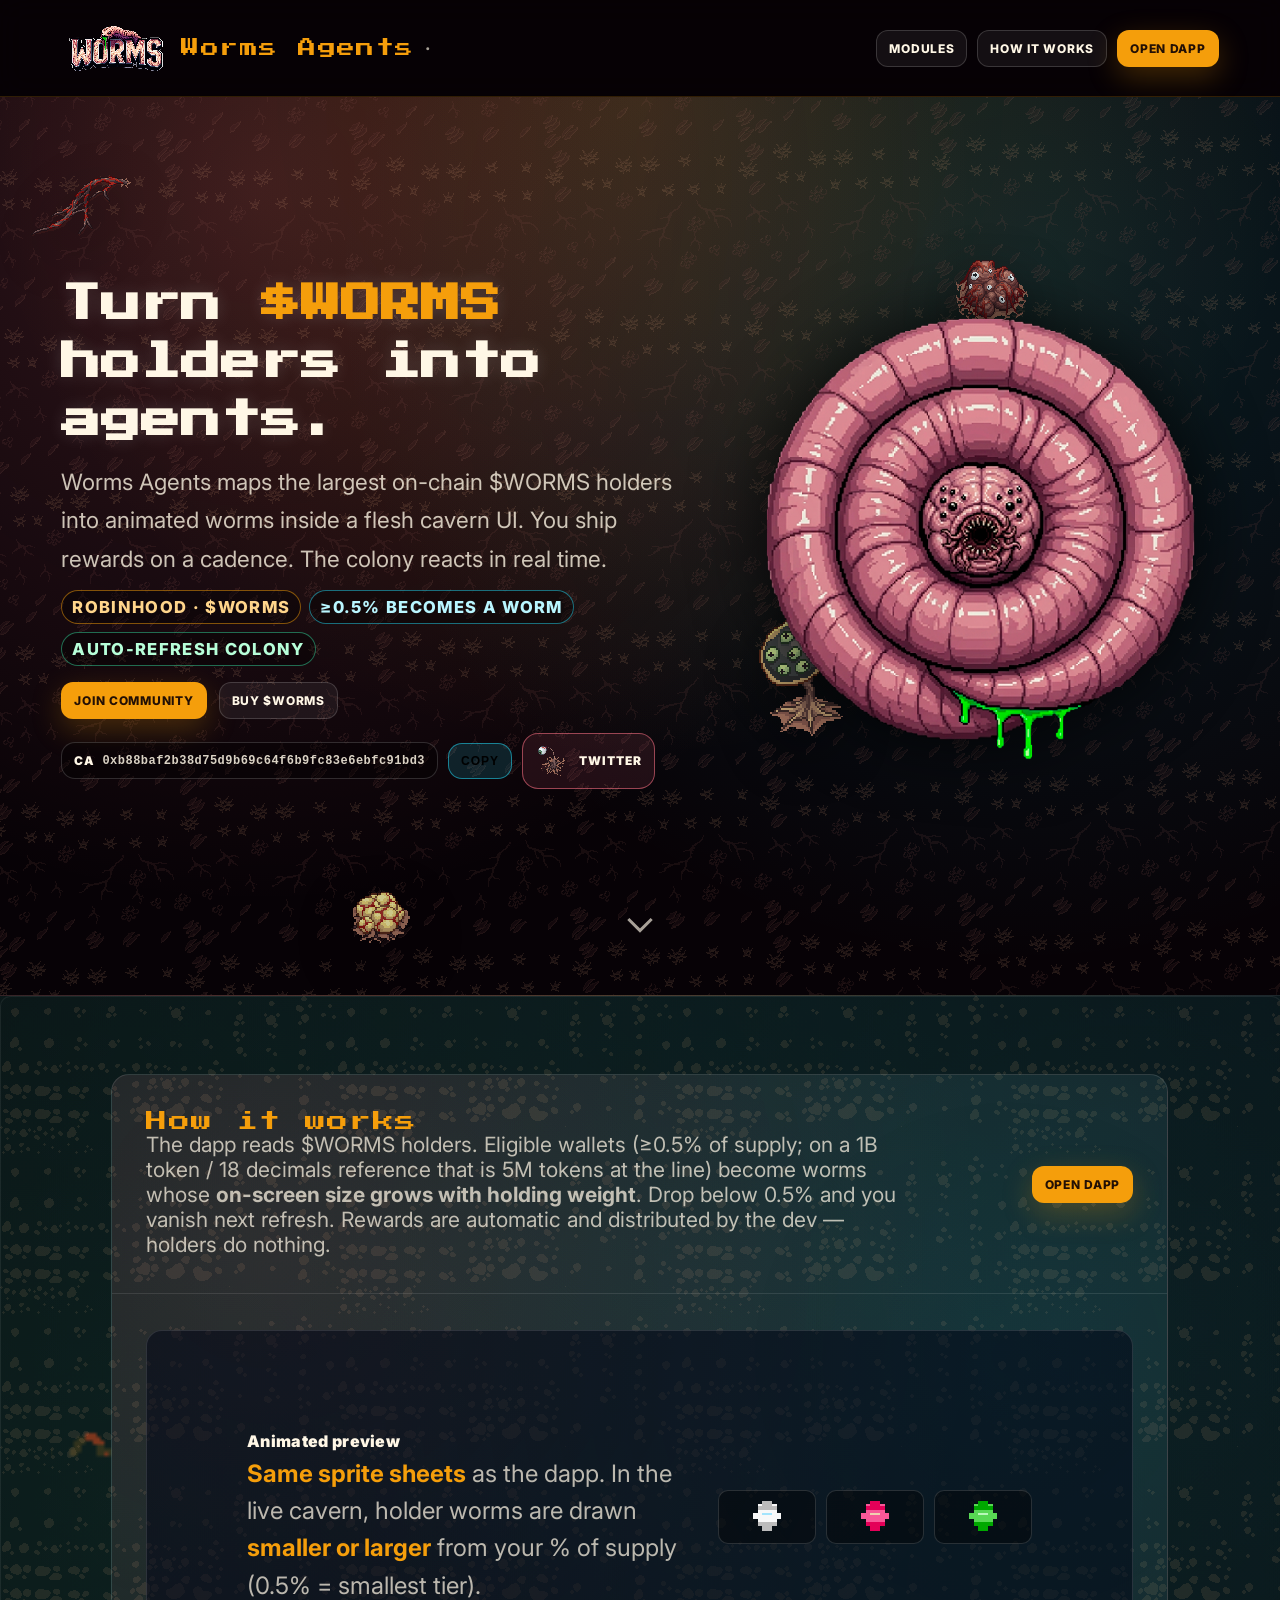
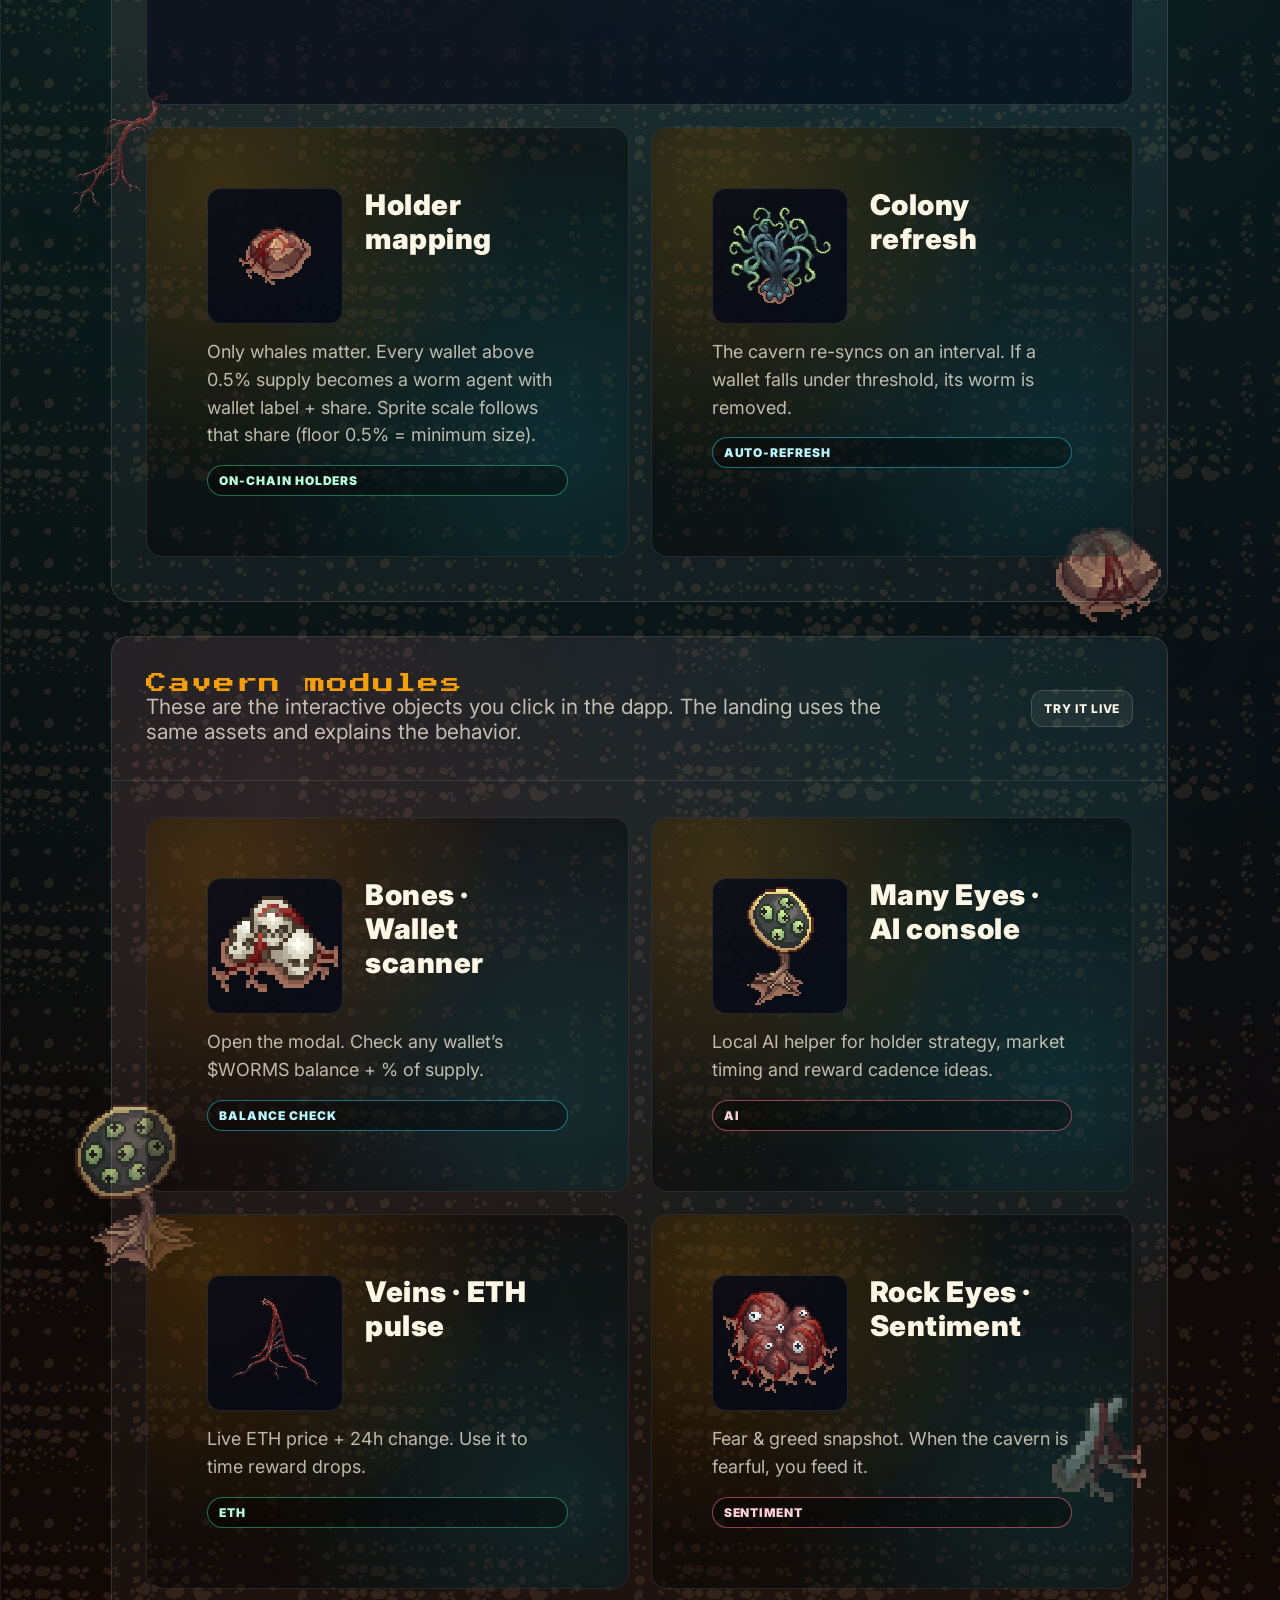
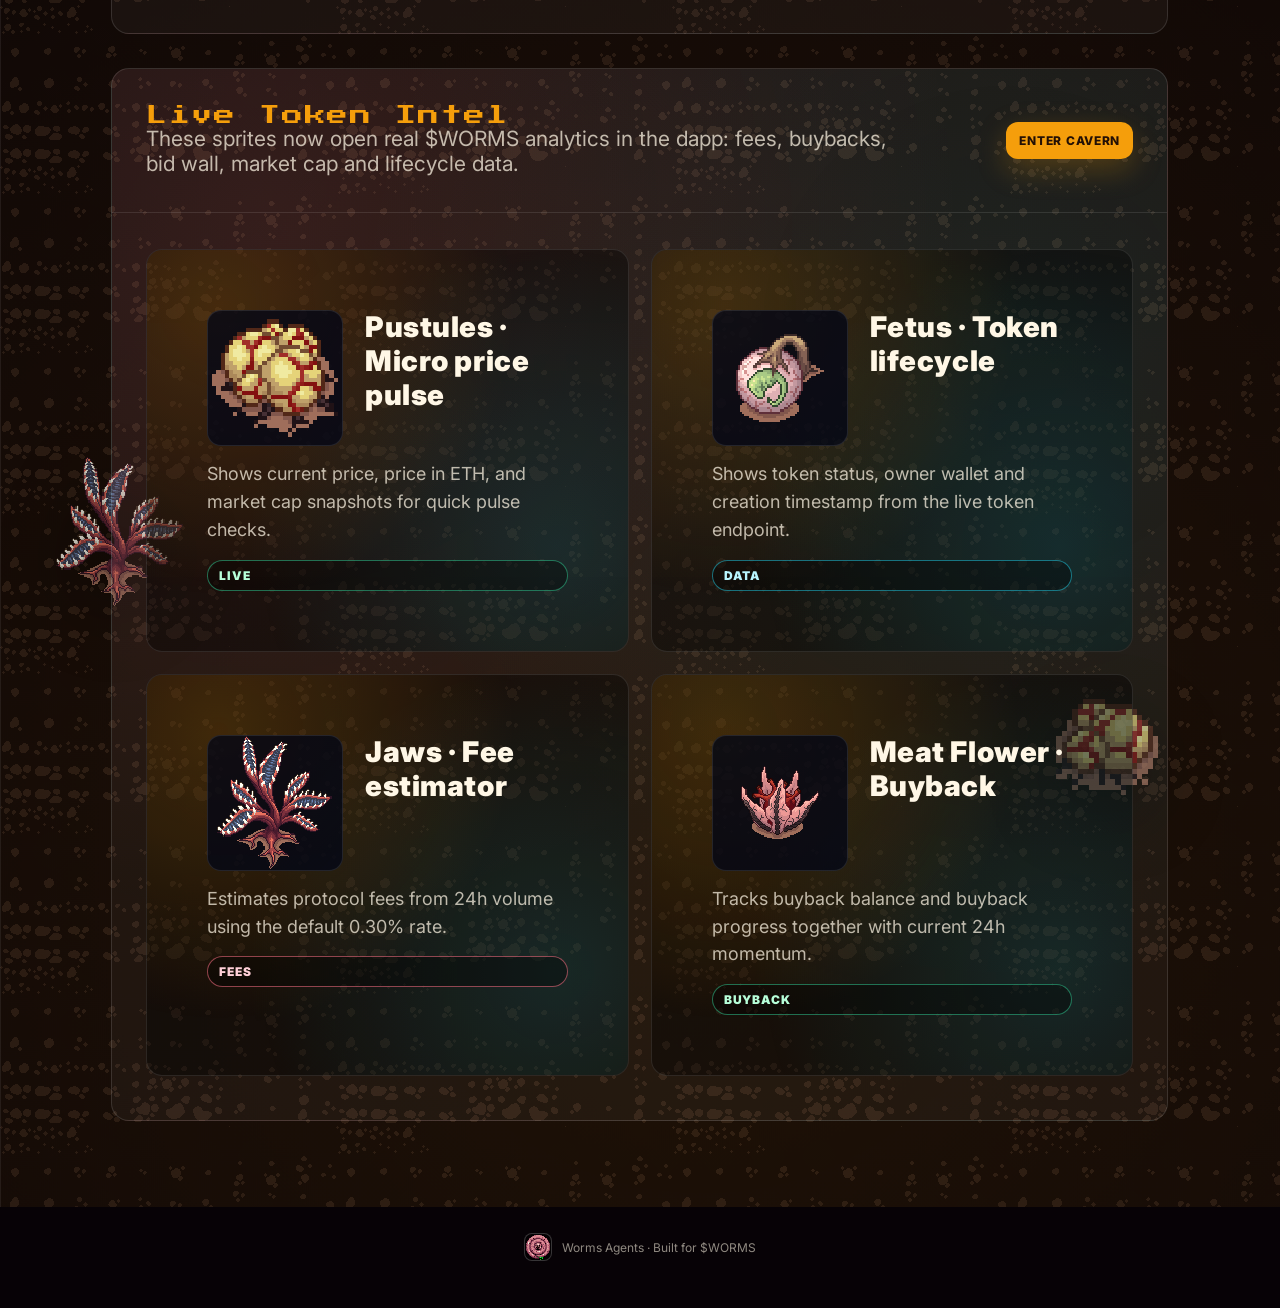
==== commit 6313b7a1: "Update Buy $WORMS link and CA value in index.html" ====
--- a/index.html
+++ b/index.html
@@ -544,13 +544,13 @@
                 </div>
                 <div class="hero-cta">
                     <a class="nav-btn primary" href="https://x.com/worms_wtf">Join Community</a>
-                    <a class="nav-btn" href="#" target="_blank">Buy $WORMS</a>
+                    <a class="nav-btn" href="https://fun.noxa.fi/robinhood/token/0xb88baf2b38d75d9b69c64f6b9fc83e6ebfc91bd3" target="_blank">Buy $WORMS</a>
                 </div>
 
                 <div class="ca-row">
                     <div class="ca-field">
                         <span>CA</span>
-                        <span class="ca-value" id="ca-value">TBA</span>
+                        <span class="ca-value" id="ca-value">0xb88baf2b38d75d9b69c64f6b9fc83e6ebfc91bd3</span>
                     </div>
                     <button class="copy-btn" id="copy-ca">Copy</button>
                     <a class="asset-btn" href="https://x.com/worms_wtf" target="_blank" rel="noopener noreferrer" aria-label="X (Twitter)">
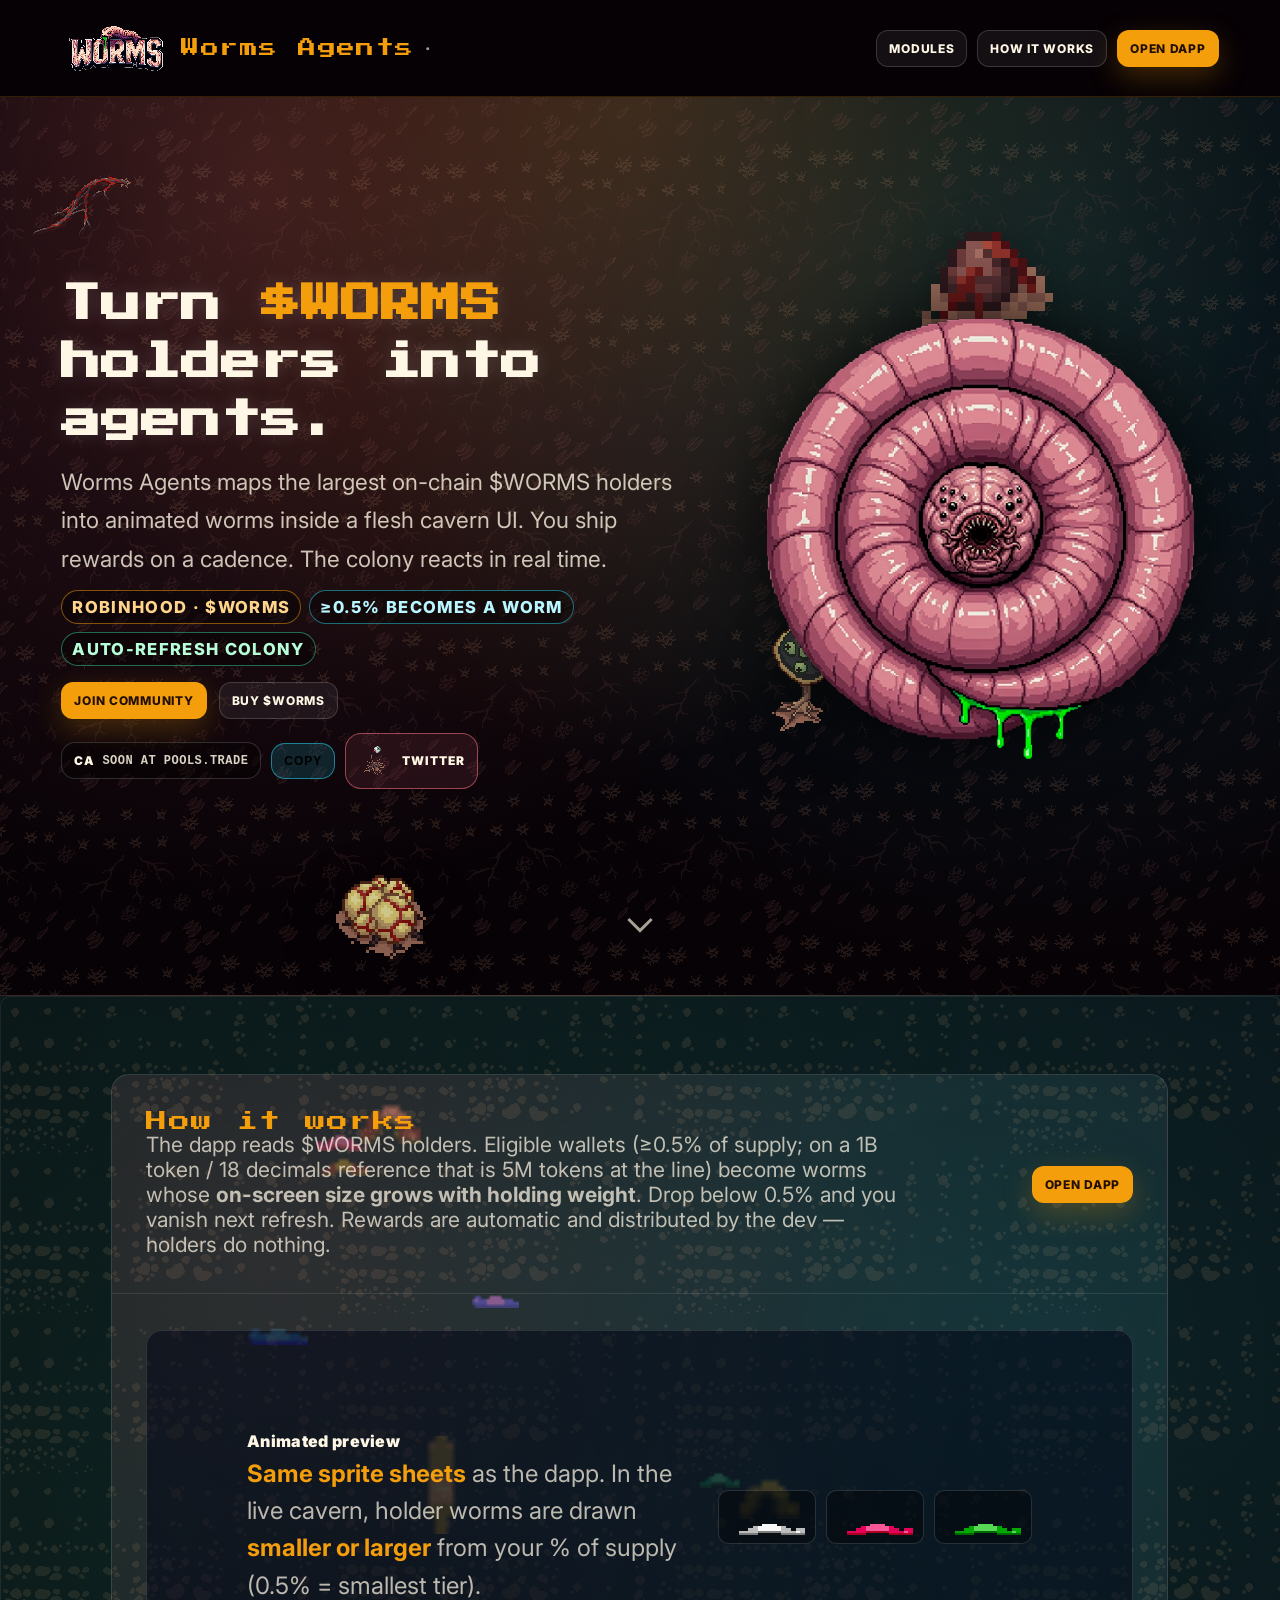
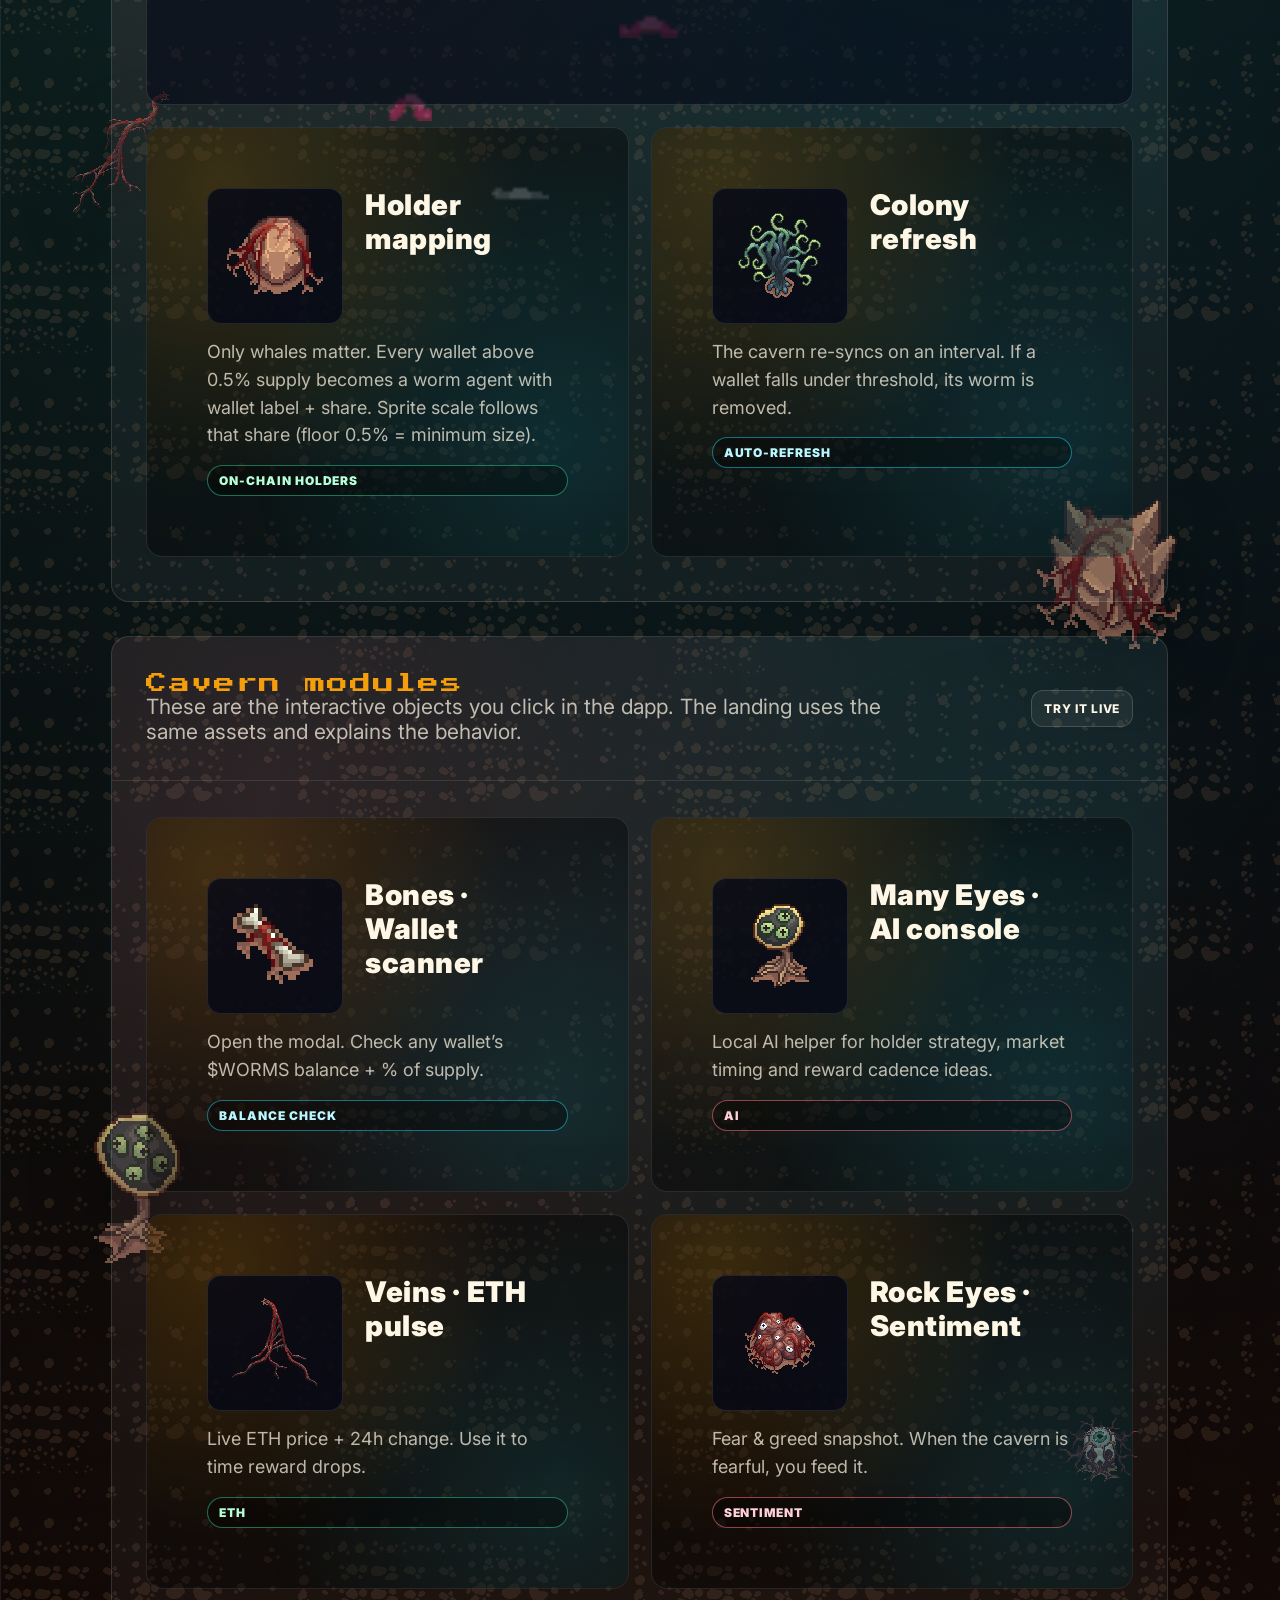
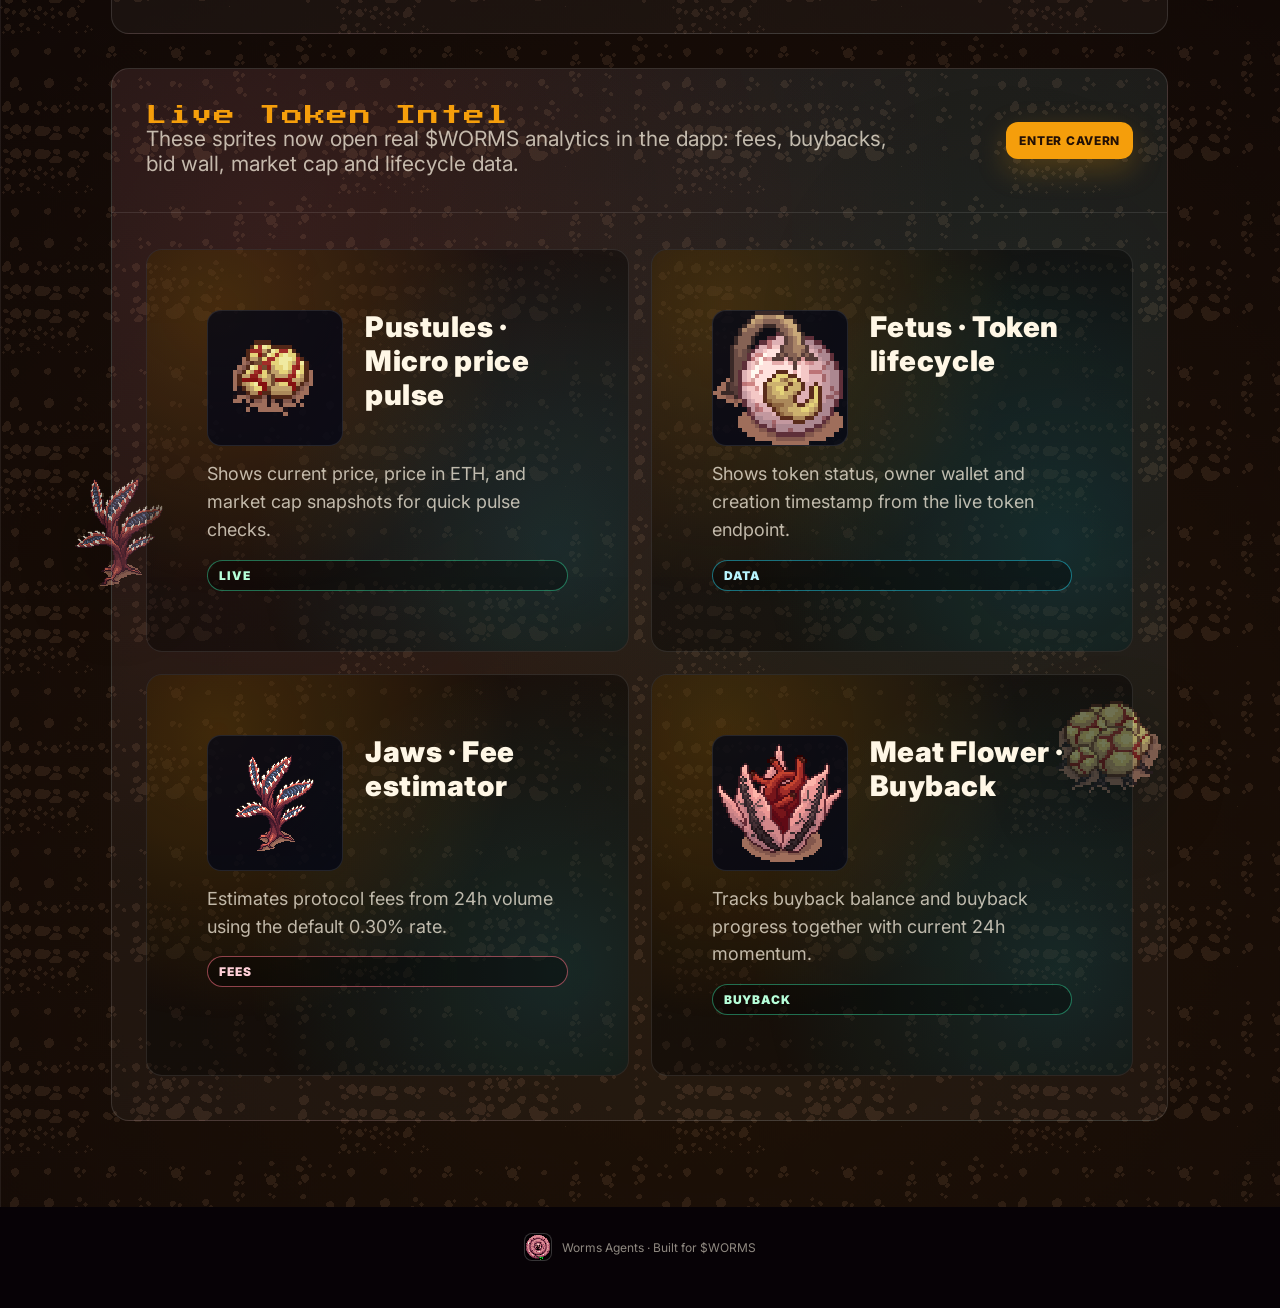
==== commit f41b9245: "Update index.html" ====
--- a/index.html
+++ b/index.html
@@ -544,13 +544,13 @@
                 </div>
                 <div class="hero-cta">
                     <a class="nav-btn primary" href="https://x.com/worms_wtf">Join Community</a>
-                    <a class="nav-btn" href="https://fun.noxa.fi/robinhood/token/0xb88baf2b38d75d9b69c64f6b9fc83e6ebfc91bd3" target="_blank">Buy $WORMS</a>
+                    <a class="nav-btn" href="https://pools.trade" target="_blank">Buy $WORMS</a>
                 </div>
 
                 <div class="ca-row">
                     <div class="ca-field">
                         <span>CA</span>
-                        <span class="ca-value" id="ca-value">0xb88baf2b38d75d9b69c64f6b9fc83e6ebfc91bd3</span>
+                        <span class="ca-value" id="ca-value">SOON AT POOLS.TRADE</span>
                     </div>
                     <button class="copy-btn" id="copy-ca">Copy</button>
                     <a class="asset-btn" href="https://x.com/worms_wtf" target="_blank" rel="noopener noreferrer" aria-label="X (Twitter)">
